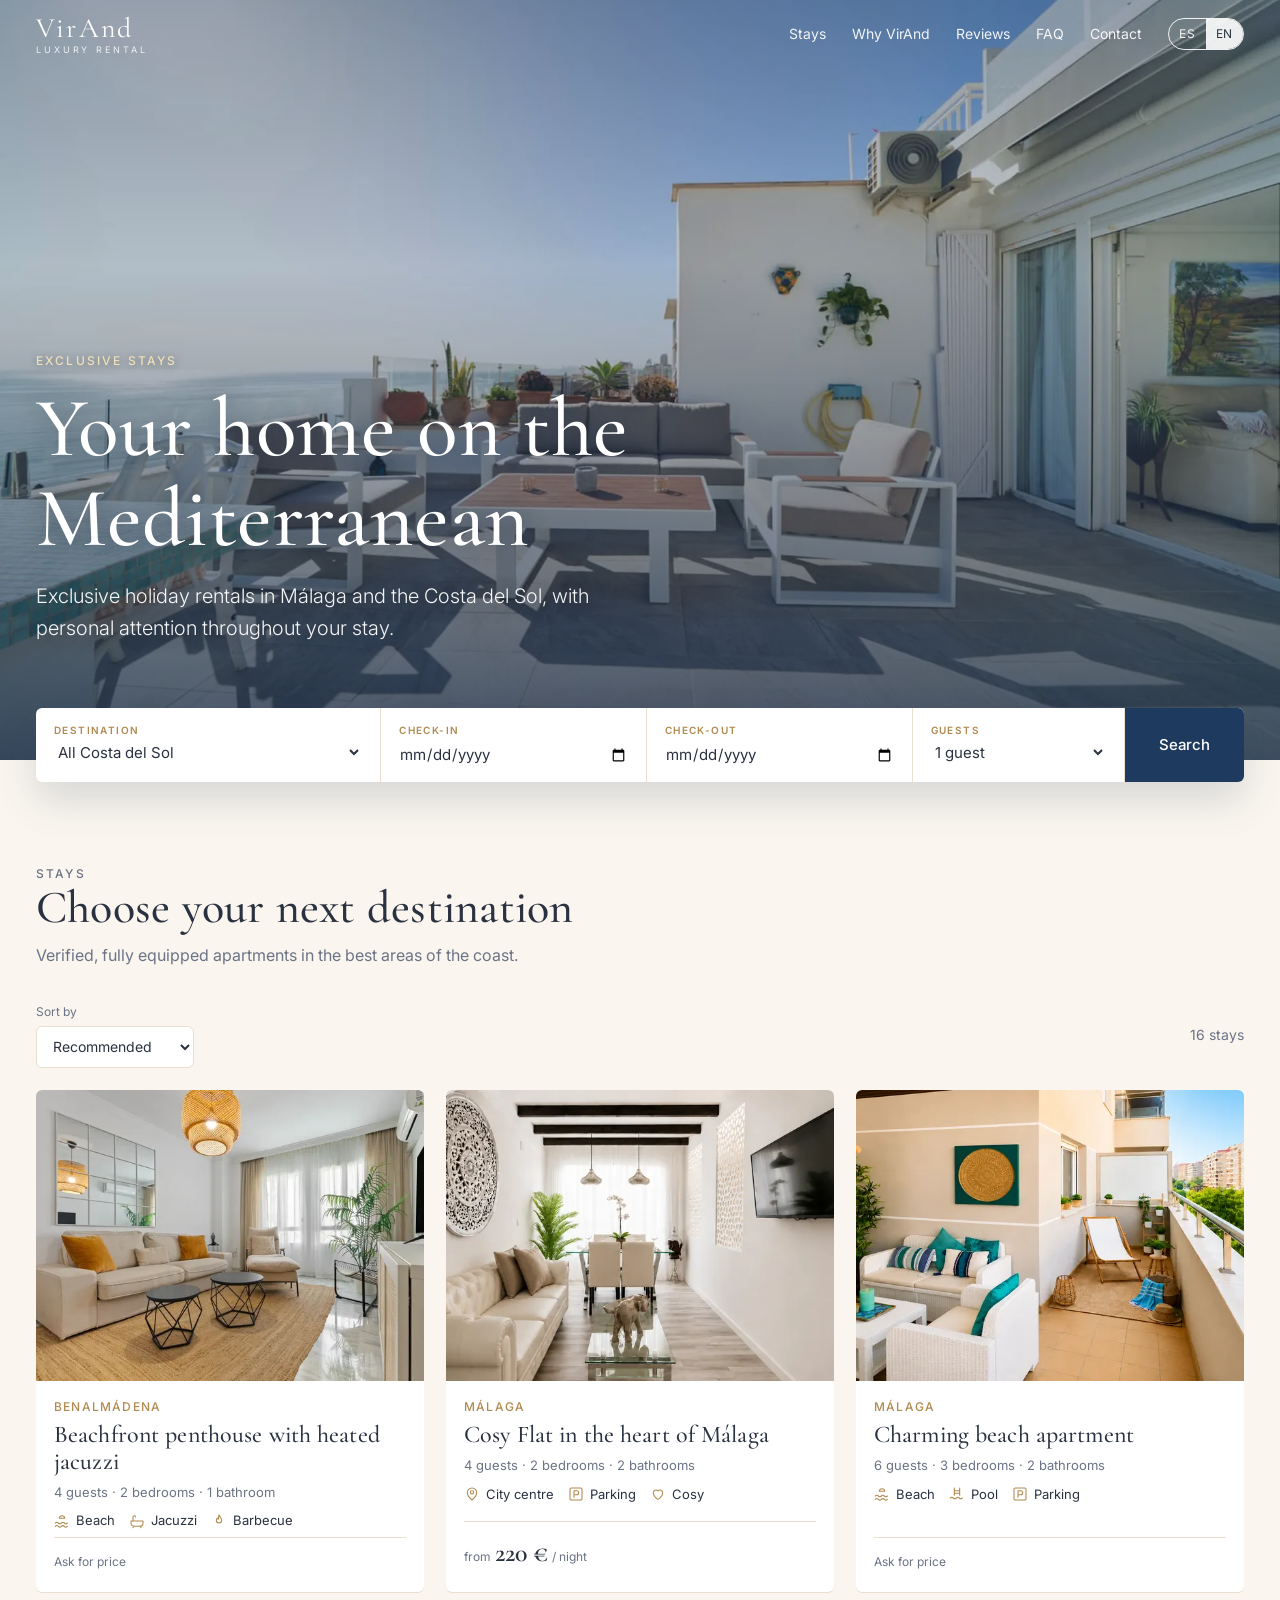
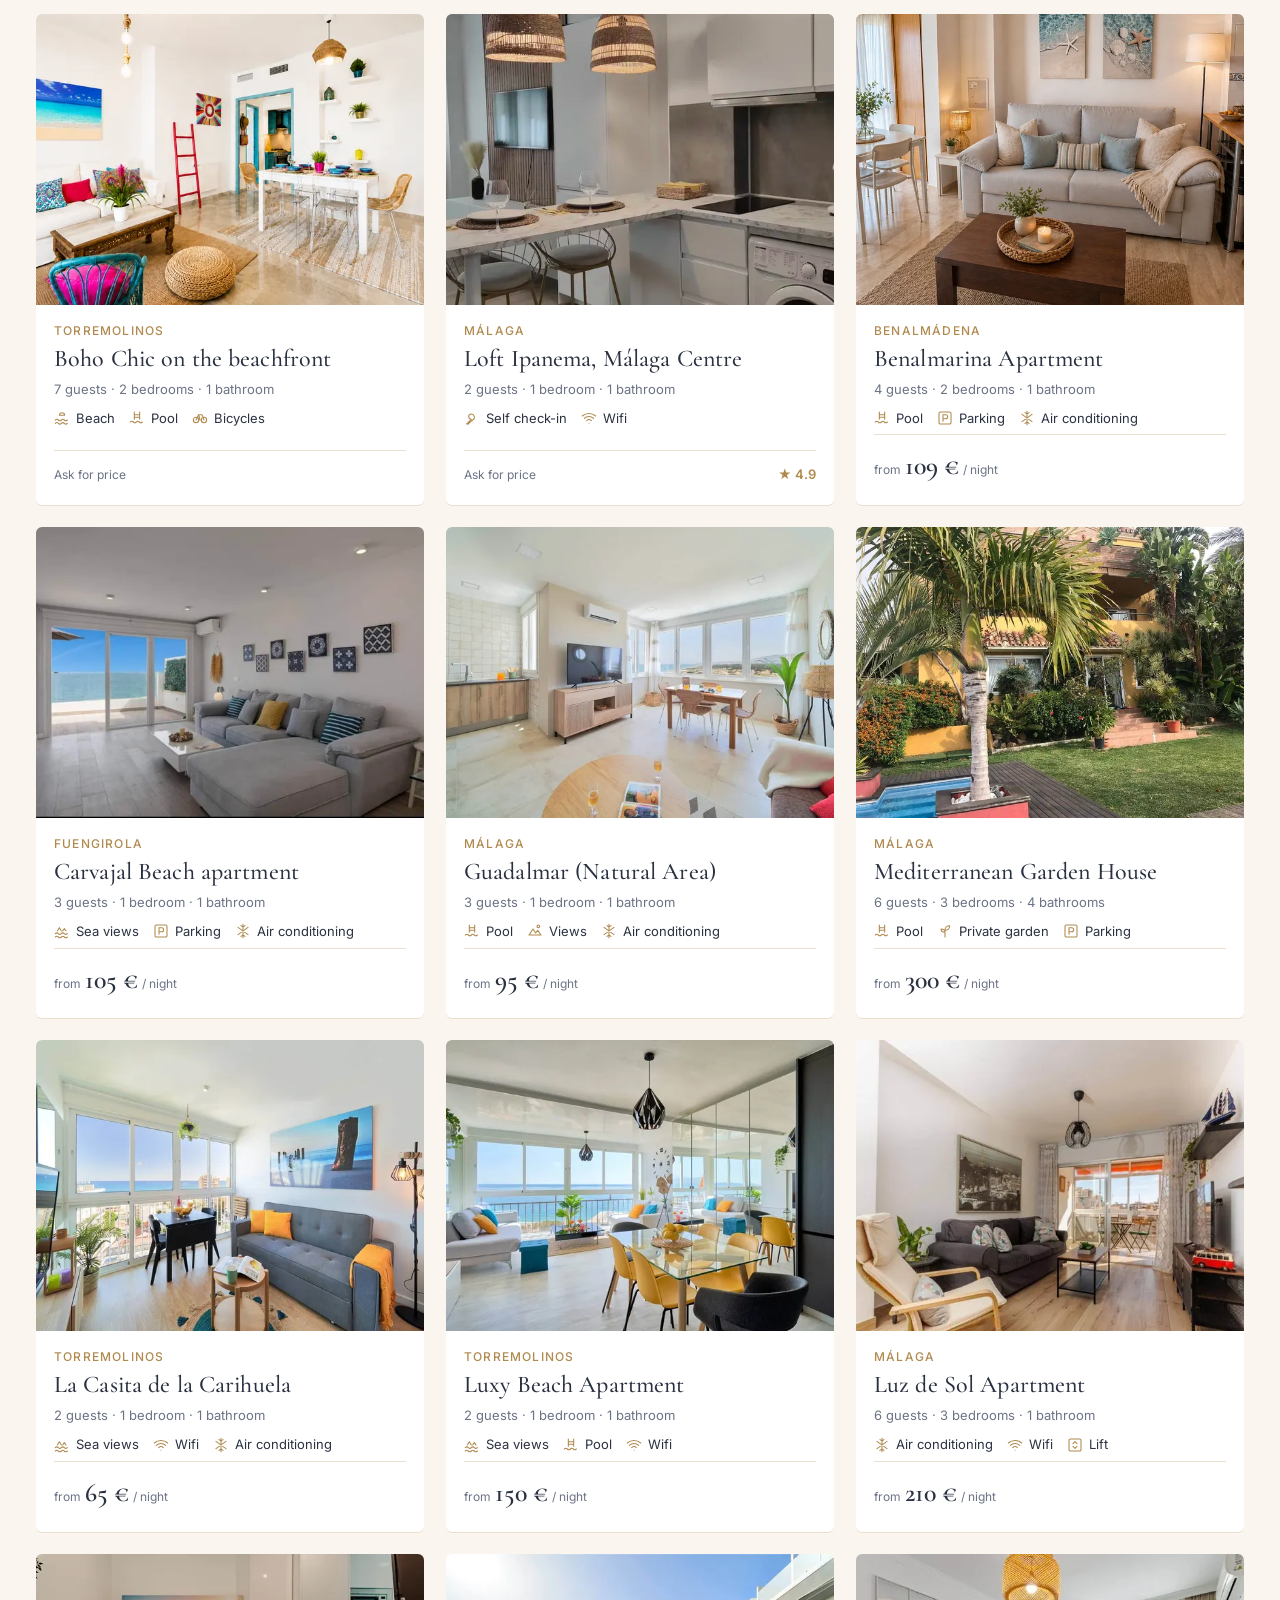
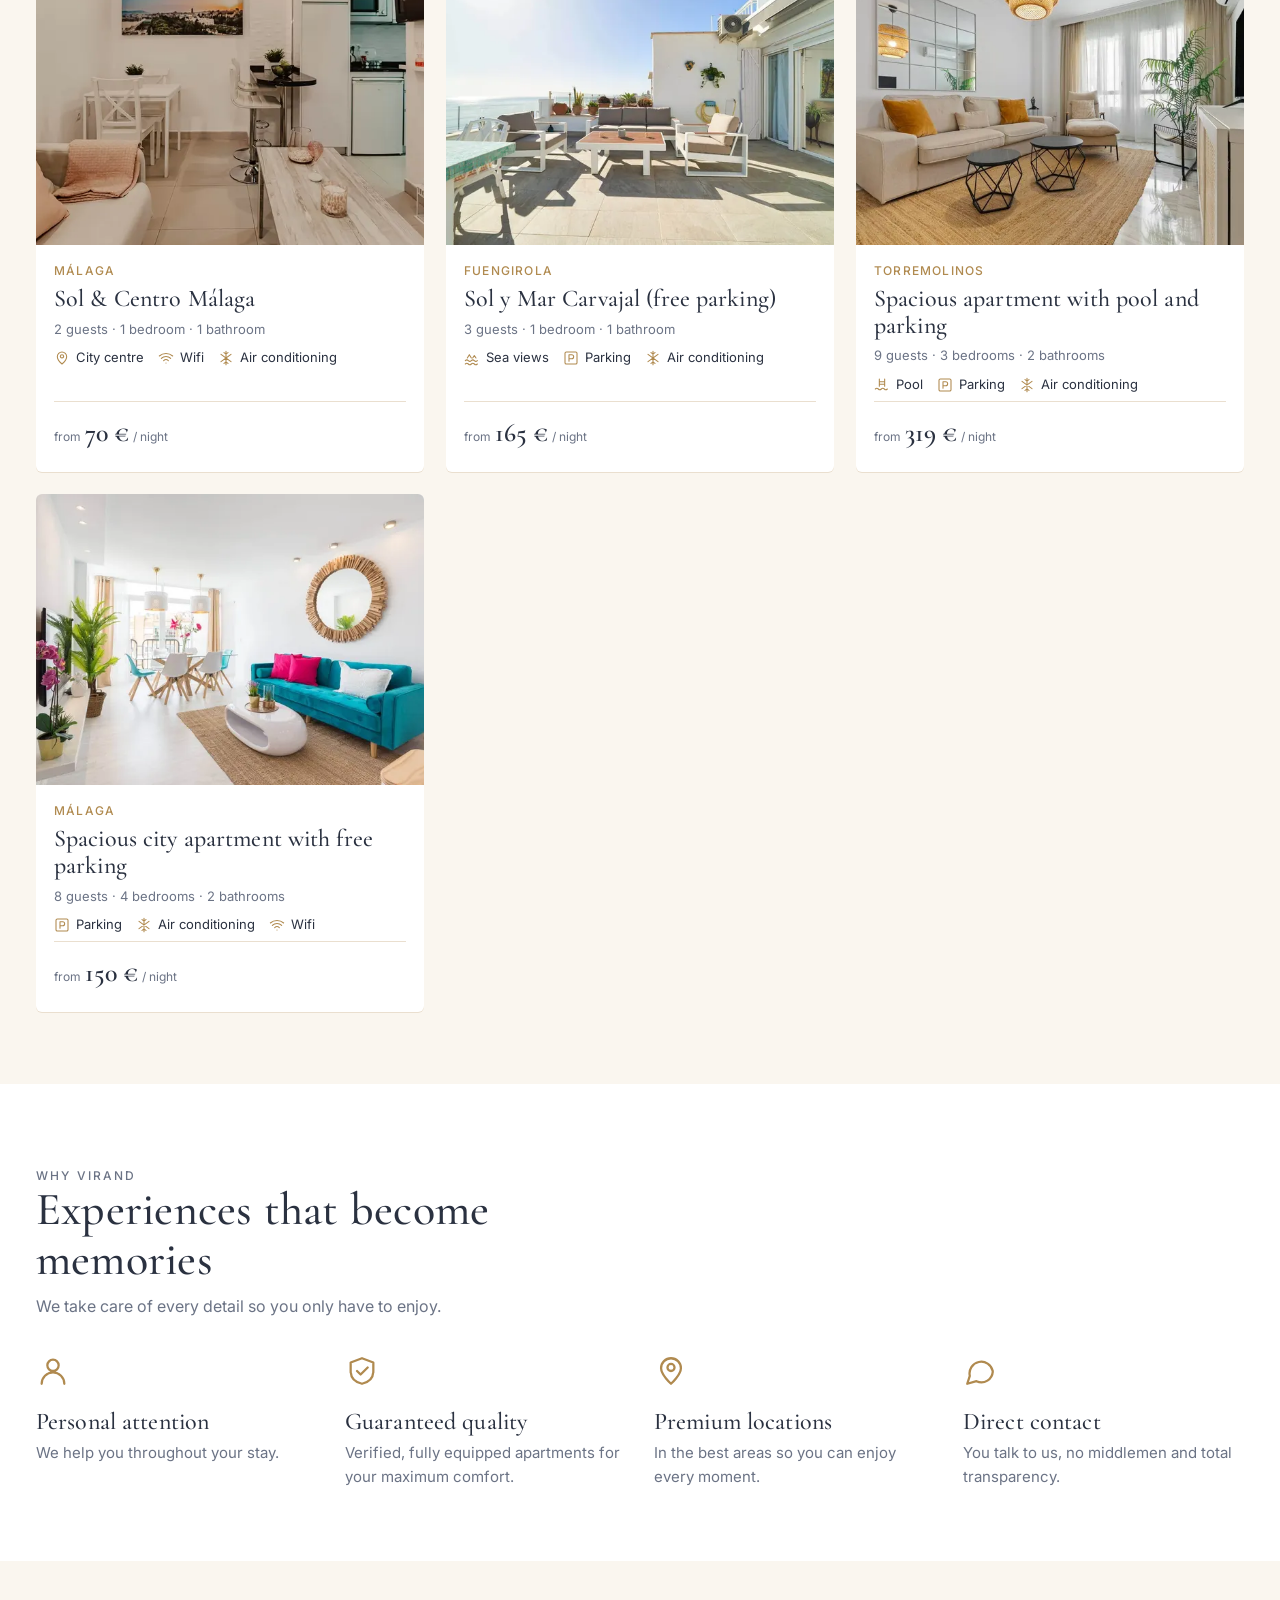
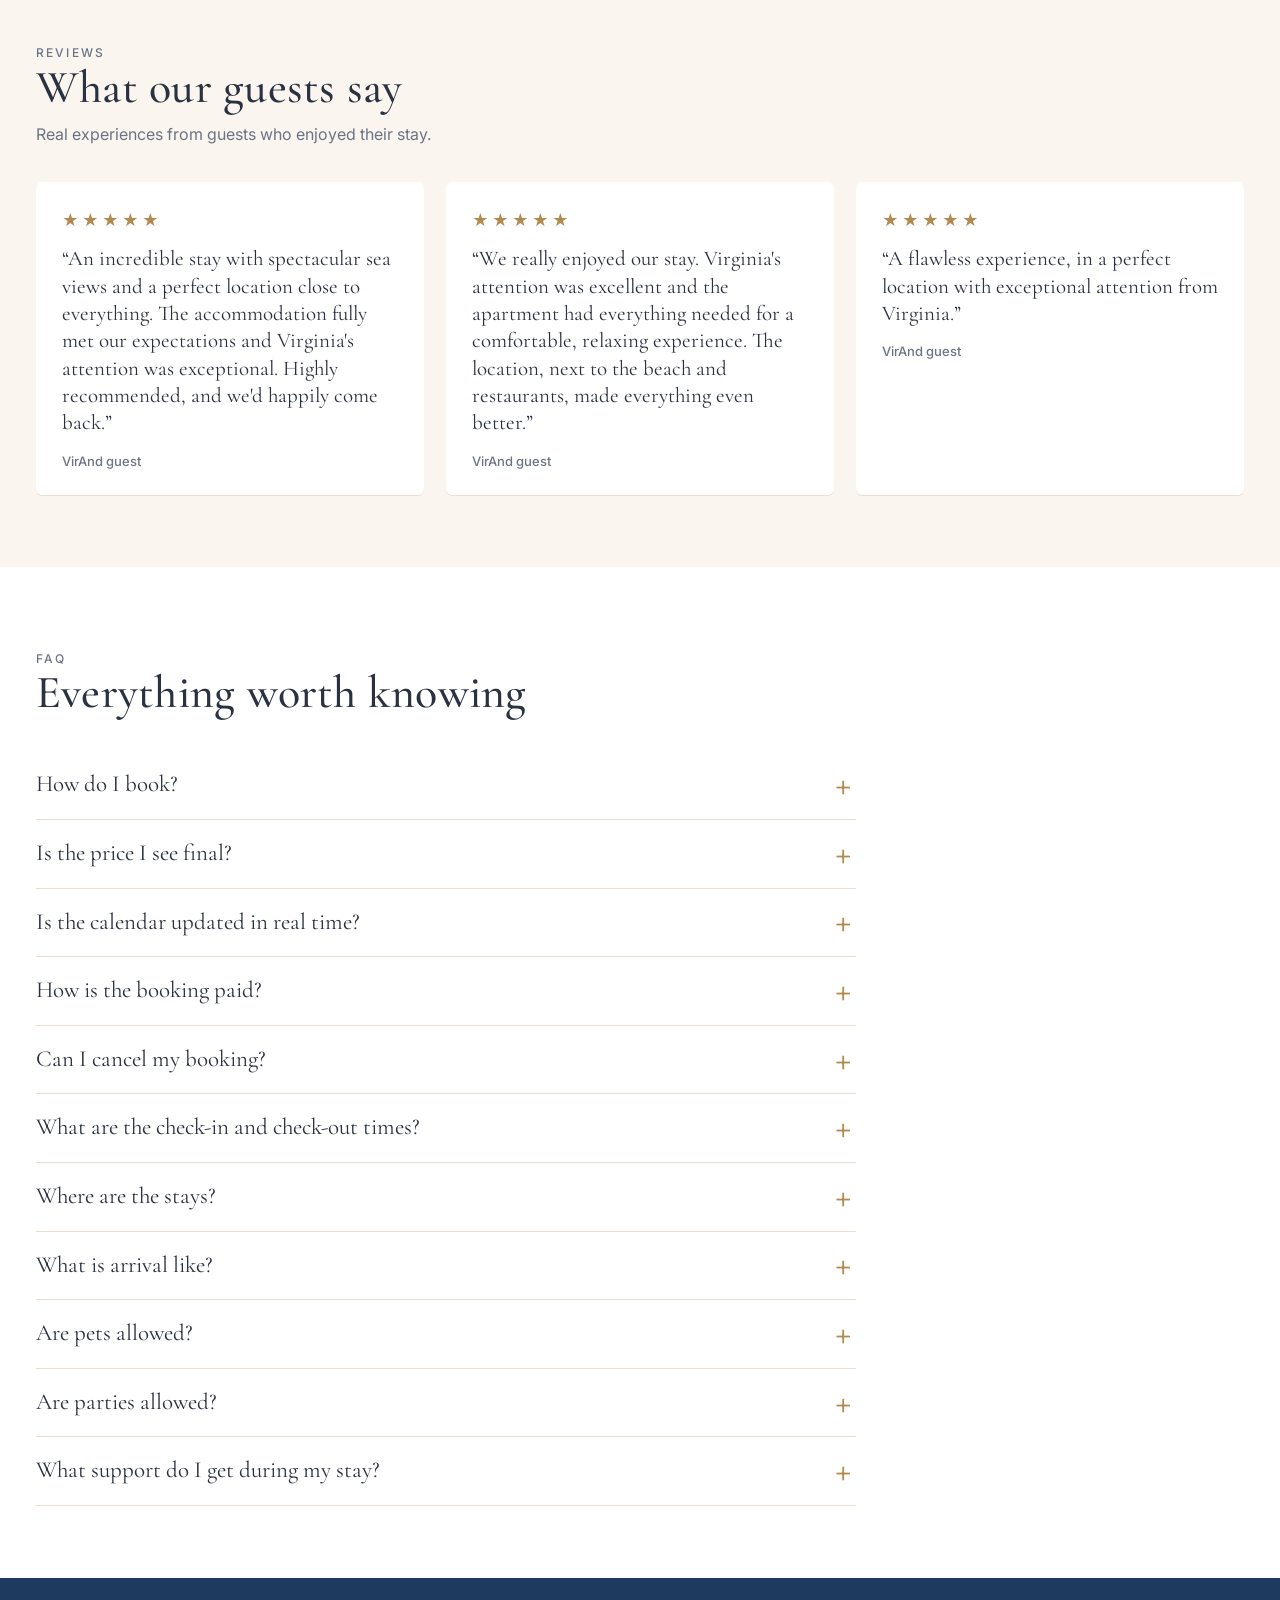
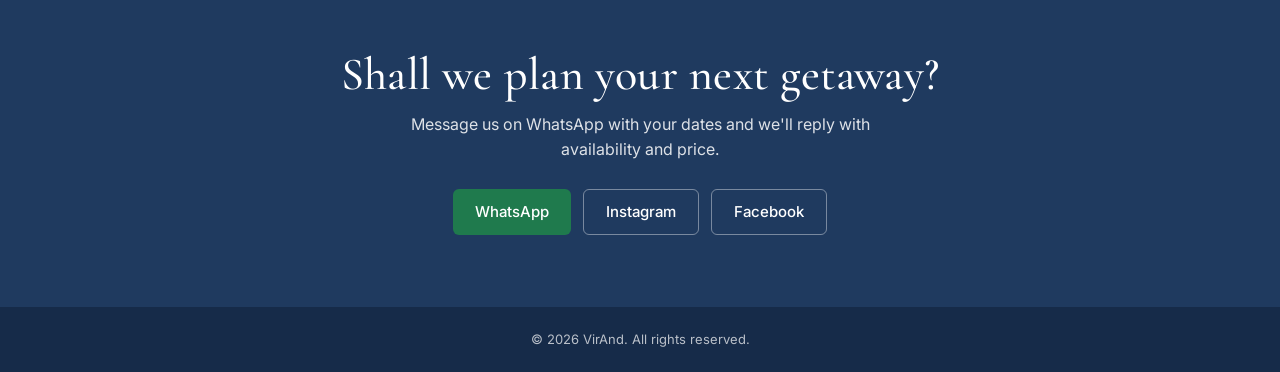
==== index.html @ 6666c814 "Milestone 4: photo manager (upload, reorder, cover, alt text, delete) with WebP/JPEG fallback Co-Aut" ====
<!doctype html>
<html lang="es">
<head>
<meta charset="utf-8">
<meta name="viewport" content="width=device-width,initial-scale=1">
<title>VirAnd Luxury Rental · Alquiler vacacional en Málaga y la Costa del Sol</title>
<meta name="description" content="Alquiler vacacional exclusivo en Málaga, Torremolinos y Benalmádena. Alojamientos verificados, atención personalizada y consulta directa por WhatsApp.">
<meta name="theme-color" content="#1f3a5f">
<meta property="og:type" content="website">
<meta property="og:title" content="VirAnd Luxury Rental">
<meta property="og:description" content="Alquiler vacacional exclusivo en Málaga y la Costa del Sol.">
<meta property="og:image" content="assets/img/hero-2000.webp">
<link rel="icon" href="assets/img/favicon.svg" type="image/svg+xml">
<link rel="preconnect" href="https://fonts.googleapis.com">
<link rel="preconnect" href="https://fonts.gstatic.com" crossorigin>
<link href="https://fonts.googleapis.com/css2?family=Cormorant+Garamond:wght@400;500;600&family=Inter:wght@300;400;500;600&display=swap" rel="stylesheet">
<link rel="preload" as="image" href="assets/img/hero-900.webp" imagesrcset="assets/img/hero-900.webp 900w, assets/img/hero-2000.webp 2000w" imagesizes="100vw">
<link rel="stylesheet" href="assets/css/style.css">
<script type="application/ld+json">
{"@context":"https://schema.org","@type":"LodgingBusiness","name":"VirAnd Luxury Rental","description":"Alquiler vacacional exclusivo en Málaga y la Costa del Sol.","areaServed":["Málaga","Torremolinos","Benalmádena"],"telephone":"+34654584843","sameAs":["https://www.instagram.com/alojamientos_luxy24/"],"url":"https://virandluxuryrental.com/"}
</script>
</head>
<body>
<header class="site-header" id="top">
  <div class="wrap">
    <a class="logo" href="#top" aria-label="VirAnd Luxury Rental">VirAnd<small>Luxury Rental</small></a>
    <nav class="nav" id="nav">
      <a href="#alojamientos" data-i18n="nav.stays">Alojamientos</a>
      <a href="#por-que" data-i18n="nav.why">Por qué VirAnd</a>
      <a href="#opiniones" data-i18n="nav.reviews">Opiniones</a>
      <a href="#faq" data-i18n="nav.faq">Preguntas</a>
      <a href="#contacto" data-i18n="nav.contact">Contacto</a>
      <div class="lang" role="group" aria-label="Idioma / Language">
        <button type="button" data-lang="es" aria-pressed="true"><span>ES</span></button>
        <button type="button" data-lang="en" aria-pressed="false"><span>EN</span></button>
      </div>
    </nav>
    <button class="menu-btn" id="menuBtn" type="button" aria-expanded="false" aria-controls="nav" data-i18n-aria="nav.menu" aria-label="Abrir menú"></button>
  </div>
</header>

<main>
<section class="hero" aria-labelledby="h1">
  <picture>
    <source srcset="assets/img/hero-900.webp 900w, assets/img/hero-2000.webp 2000w" sizes="100vw" type="image/webp">
    <img class="bg" src="assets/img/hero-900.webp" alt="" fetchpriority="high">
  </picture>
  <div class="wrap">
    <p class="eyebrow" data-i18n="hero.eyebrow">Estancias exclusivas</p>
    <h1 id="h1" data-i18n="hero.title">Tu hogar frente al Mediterráneo</h1>
    <p class="lead" data-i18n="hero.lead">Alquiler vacacional exclusivo en Málaga y la Costa del Sol.</p>
  </div>
</section>

<div class="wrap search-wrap">
  <form class="search" id="searchForm" autocomplete="off">
    <label><span data-i18n="search.zone">Destino</span><select id="fZone"></select></label>
    <label><span data-i18n="search.in">Llegada</span><input type="date" id="fIn"></label>
    <label><span data-i18n="search.out">Salida</span><input type="date" id="fOut"></label>
    <label><span data-i18n="search.pax">Personas</span><select id="fPax"></select></label>
    <button class="btn btn-primary" type="submit" data-i18n="search.go">Buscar</button>
  </form>
</div>

<section class="section" id="alojamientos">
  <div class="wrap">
    <div class="section-head">
      <p class="eyebrow" data-i18n="stays.eyebrow">Alojamientos</p>
      <h2 data-i18n="stays.title">Elige tu próximo destino</h2>
      <p data-i18n="stays.lead">Pisos verificados y equipados en las mejores zonas de la costa.</p>
    </div>
    <div class="filters">
      <label><span data-i18n="filters.sort">Ordenar por</span>
        <select id="fSort">
          <option value="recomendado" data-i18n="sort.rec">Recomendados</option>
          <option value="precio-asc" data-i18n="sort.asc">Precio: de menor a mayor</option>
          <option value="precio-desc" data-i18n="sort.desc">Precio: de mayor a menor</option>
        </select></label>
      <button type="button" class="btn btn-ghost" id="clearDates" hidden data-i18n="filters.clear">Quitar fechas</button>
      <div class="view-toggle" role="group" id="viewToggle">
        <button type="button" data-view="list" aria-pressed="true" data-i18n="view.list">Lista</button>
        <button type="button" data-view="map" aria-pressed="false" data-i18n="view.map">Mapa</button>
      </div>
      <span class="count" id="count" aria-live="polite"></span>
    </div>
    <div class="layout" id="layout" data-view="list">
      <div class="cards" id="cards"></div>
      <div id="mapbox" aria-label="Mapa"></div>
    </div>
  </div>
</section>

<section class="section why" id="por-que">
  <div class="wrap">
    <div class="section-head">
      <p class="eyebrow" data-i18n="why.eyebrow">Por qué VirAnd</p>
      <h2 data-i18n="why.title">Experiencias que se convierten en recuerdos</h2>
      <p data-i18n="why.lead">Nos encargamos de cada detalle.</p>
    </div>
    <div class="why-grid" id="whyGrid"></div>
  </div>
</section>

<section class="section" id="opiniones">
  <div class="wrap">
    <div class="section-head">
      <p class="eyebrow" data-i18n="reviews.eyebrow">Opiniones</p>
      <h2 data-i18n="reviews.title">Lo que dicen nuestros huéspedes</h2>
      <p data-i18n="reviews.lead">Experiencias reales.</p>
    </div>
    <div class="reviews" id="reviews"></div>
  </div>
</section>

<section class="section why" id="faq">
  <div class="wrap">
    <div class="section-head">
      <p class="eyebrow" data-i18n="faq.eyebrow">Preguntas frecuentes</p>
      <h2 data-i18n="faq.title">Todo lo que conviene saber</h2>
    </div>
    <div class="faq" id="faqList"></div>
  </div>
</section>

<section class="section contact" id="contacto">
  <div class="wrap">
    <h2 data-i18n="contact.title">¿Hablamos de tu próxima escapada?</h2>
    <p data-i18n="contact.lead">Escríbenos por WhatsApp.</p>
    <div class="actions">
      <a class="btn btn-wa" id="waMain" target="_blank" rel="noopener">WhatsApp</a>
      <a class="btn btn-ghost" id="igLink" target="_blank" rel="noopener" data-i18n="contact.ig">Instagram</a>
      <a class="btn btn-ghost" id="fbLink" target="_blank" rel="noopener" data-i18n="contact.fb">Facebook</a>
    </div>
  </div>
</section>
</main>

<footer><div class="wrap" data-i18n="footer">© 2026 VirAnd. Todos los derechos reservados.</div></footer>

<div class="modal" id="modal" role="dialog" aria-modal="true" aria-labelledby="mTitle" hidden>
  <div class="sheet" id="sheet"></div>
</div>

<script src="assets/js/config.js"></script>
<script src="assets/js/ranges.js"></script>
<script src="assets/js/ical.js"></script>
<script src="assets/js/search.js"></script>
<script src="assets/js/whatsapp.js"></script>
<script src="assets/js/photo.js"></script>
<script src="assets/js/icons.js"></script>
<script src="assets/js/availability.js"></script>
<script src="assets/js/data-source.js"></script>
<script src="assets/js/calendar.js"></script>
<script src="assets/js/map.js"></script>
<script src="assets/js/pricing.js"></script>
<script src="assets/js/main.js"></script>
</body>
</html>
---- assets/css/style.css ----
/* VirAnd — estilo A · Mediterráneo luminoso */
:root{
  --cream:#faf6ef; --paper:#fff; --ink:#2a3140; --muted:#6b7385;
  --blue:#1f3a5f; --blue-dark:#162b49; --sand:#b08a4f; --line:#eadfcf;
  --free:#2f7d5b; --busy:#c9c2b5;
  --radius:6px; --shadow:0 18px 40px rgba(30,50,80,.16);
  --serif:'Cormorant Garamond',Georgia,serif; --sans:'Inter',system-ui,sans-serif;
  --gutter:16px; --max:1240px; --header-h:68px;
}
*{box-sizing:border-box;margin:0;padding:0}
html{scroll-behavior:smooth;scroll-padding-top:calc(var(--header-h) + 12px)}
body{font-family:var(--sans);background:var(--cream);color:var(--ink);line-height:1.6;font-size:16px;-webkit-font-smoothing:antialiased}
img{max-width:100%;display:block}
[hidden]{display:none!important}
button{font:inherit;cursor:pointer;border:0;background:none;color:inherit}
a{color:inherit}
:focus-visible{outline:3px solid var(--sand);outline-offset:2px}
.sr-only{position:absolute;width:1px;height:1px;overflow:hidden;clip:rect(0 0 0 0);white-space:nowrap}
.wrap{max-width:var(--max);margin:0 auto;padding:0 var(--gutter)}
.eyebrow{font-size:12px;letter-spacing:.18em;text-transform:uppercase;color:var(--sand);font-weight:500}
h1,h2,h3{font-family:var(--serif);font-weight:500;line-height:1.08;letter-spacing:.005em}
h2{font-size:clamp(32px,5vw,46px)}
.section{padding:72px 0}
.section-head{margin-bottom:34px;max-width:640px}
.section-head p{color:var(--muted);margin-top:10px}

/* botones */
.btn{display:inline-flex;align-items:center;justify-content:center;gap:8px;min-height:46px;padding:0 22px;border-radius:var(--radius);font-weight:500;font-size:15px;text-decoration:none;transition:background .2s,transform .2s,box-shadow .2s}
.btn-primary{background:var(--blue);color:#fff}
.btn-primary:hover{background:var(--blue-dark)}
.btn-wa{background:#1f7a4d;color:#fff}
.btn-wa:hover{background:#17623d}
.btn-ghost{border:1px solid var(--line);background:var(--paper)}
.btn-ghost:hover{border-color:var(--sand)}
.btn[disabled]{opacity:.5;cursor:not-allowed}

/* cabecera */
.site-header{position:fixed;inset:0 0 auto 0;z-index:50;height:var(--header-h);transition:background .25s,box-shadow .25s,color .25s;color:#fff}
.site-header.solid{background:rgba(250,246,239,.96);backdrop-filter:blur(8px);color:var(--ink);box-shadow:0 1px 0 var(--line)}
.site-header .wrap{height:100%;display:flex;align-items:center;justify-content:space-between;gap:16px}
.logo{font-family:var(--serif);font-size:28px;letter-spacing:.08em;text-decoration:none;line-height:1}
.logo small{display:block;font-family:var(--sans);font-size:9px;letter-spacing:.32em;text-transform:uppercase;margin-top:3px;opacity:.85}
.nav{display:flex;align-items:center;gap:26px;font-size:14px}
.nav a{text-decoration:none;opacity:.92}
.nav a:hover{opacity:1;text-decoration:underline;text-underline-offset:6px;text-decoration-color:var(--sand)}
.lang{display:flex;border:1px solid currentColor;border-radius:99px;overflow:hidden;font-size:12px;opacity:.9}
.lang button{padding:5px 10px;letter-spacing:.06em}
.lang button[aria-pressed="true"]{background:currentColor}
.lang button[aria-pressed="true"] span{color:var(--cream);mix-blend-mode:normal}
.site-header:not(.solid) .lang button[aria-pressed="true"] span{color:#2a3140}
.menu-btn{display:none;width:44px;height:44px;border-radius:50%;align-items:center;justify-content:center}
.menu-btn svg{width:26px;height:26px}
@media(max-width:900px){
  .menu-btn{display:flex}
  .nav{position:fixed;inset:var(--header-h) 0 auto 0;background:var(--cream);color:var(--ink);flex-direction:column;align-items:stretch;gap:0;padding:8px var(--gutter) 18px;box-shadow:var(--shadow);transform:translateY(-130%);transition:transform .3s;visibility:hidden}
  .nav.open{transform:none;visibility:visible}
  .nav a{padding:14px 0;border-bottom:1px solid var(--line);font-size:16px}
  .nav .lang{align-self:flex-start;margin:14px 0 4px}
}

/* portada */
.hero{position:relative;min-height:min(92vh,760px);display:flex;align-items:flex-end;color:#fff;background:#1f3a5f}
.hero picture,.hero img.bg{position:absolute;inset:0;width:100%;height:100%;object-fit:cover}
.hero::after{content:"";position:absolute;inset:0;background:linear-gradient(rgba(20,40,70,.45),rgba(20,40,70,.25) 35%,rgba(20,40,70,.78))}
.hero .wrap{position:relative;z-index:2;width:100%;padding-bottom:116px}
.hero h1{font-size:clamp(44px,8vw,84px);max-width:760px;margin:12px 0 16px}
.hero p.lead{font-size:clamp(16px,2.2vw,20px);font-weight:300;max-width:560px;opacity:.95}
.hero .eyebrow{color:#f1dfb9;text-shadow:0 1px 8px rgba(0,0,0,.4)}
.hero h1,.hero p.lead{text-shadow:0 2px 24px rgba(10,25,50,.45)}

/* buscador */
.search-wrap{position:relative;z-index:5;margin-top:-52px}
.search{display:grid;grid-template-columns:1.3fr 1fr 1fr .8fr auto;background:var(--paper);border-radius:var(--radius);box-shadow:var(--shadow);overflow:hidden}
.search label{display:block;padding:14px 18px 12px;border-right:1px solid var(--line);cursor:pointer}
.search label span{display:block;font-size:10px;letter-spacing:.14em;text-transform:uppercase;color:var(--sand);font-weight:600;margin-bottom:2px}
.search select,.search input{width:100%;border:0;background:transparent;font:inherit;font-size:15px;color:var(--ink);padding:2px 0;outline-offset:6px}
.search .btn{border-radius:0;min-height:100%;padding:0 34px}
@media(max-width:900px){
  .hero .wrap{padding-bottom:84px}
  .search{grid-template-columns:1fr 1fr}
  .search label{border-bottom:1px solid var(--line)}
  .search label:first-child{grid-column:1/-1}
  .search label:nth-child(4){grid-column:1/-1;border-right:0}
  .search .btn{grid-column:1/-1;min-height:52px}
}

/* alojamientos */
.filters{display:flex;flex-wrap:wrap;gap:12px;align-items:end;margin-bottom:22px}
.filters label{font-size:12px;color:var(--muted);display:flex;flex-direction:column;gap:4px}
.filters select{min-height:42px;border:1px solid var(--line);background:var(--paper);border-radius:var(--radius);padding:0 12px;font:inherit;font-size:14px;color:var(--ink)}
.filters .count{margin-left:auto;color:var(--muted);font-size:14px;align-self:center}
.view-toggle{display:none}
.layout{display:grid;grid-template-columns:minmax(0,1.15fr) minmax(0,1fr);gap:28px;align-items:start}
.cards{display:grid;grid-template-columns:repeat(2,minmax(0,1fr));gap:22px}
.card{text-decoration:none;color:inherit;background:var(--paper);border-radius:var(--radius);overflow:hidden;box-shadow:0 1px 0 var(--line);display:flex;flex-direction:column;text-align:left;transition:box-shadow .25s,transform .25s}
.card:hover,.card.hl{box-shadow:var(--shadow);transform:translateY(-3px)}
.card .im{aspect-ratio:4/3;overflow:hidden;position:relative;background:#e9e2d4}
.card .im img{width:100%;height:100%;object-fit:cover;transition:transform .6s}
.card:hover .im img{transform:scale(1.04)}
.badge{position:absolute;top:10px;left:10px;background:rgba(255,255,255,.95);color:var(--free);font-size:12px;font-weight:600;padding:4px 10px;border-radius:99px}
.card .body{padding:16px 18px 18px;display:flex;flex-direction:column;gap:6px;flex:1}
.card h3{font-size:24px;line-height:1.12}
.card .meta{font-size:13px;color:var(--muted)}
.card .zone{font-size:12px;letter-spacing:.1em;text-transform:uppercase;color:var(--sand);font-weight:500}
.chips{display:flex;flex-wrap:wrap;gap:6px 14px;font-size:13px;color:var(--ink);margin-top:2px}
.chips span{display:inline-flex;align-items:center;gap:6px}
.chips svg{width:16px;height:16px;stroke:var(--sand)}
.card .foot{margin-top:auto;padding-top:10px;display:flex;justify-content:space-between;align-items:baseline;border-top:1px solid var(--line)}
.price b{font-family:var(--serif);font-size:26px;font-weight:600}
.price small{color:var(--muted);font-size:12px}
.rating{font-size:13px;color:var(--sand);font-weight:600}
.empty{padding:40px 20px;text-align:center;color:var(--muted);background:var(--paper);border-radius:var(--radius);grid-column:1/-1}
#mapbox{position:sticky;top:calc(var(--header-h) + 16px);height:calc(100vh - var(--header-h) - 40px);min-height:420px;max-height:780px;border-radius:var(--radius);overflow:hidden;background:#e9e2d4;box-shadow:0 1px 0 var(--line)}
#mapbox .map-note{height:100%;display:flex;align-items:center;justify-content:center;text-align:center;padding:30px;color:var(--muted);font-size:14px}
#mapbox .map-note p{margin-bottom:14px}
.pill{position:absolute;transform:translate(-50%,-100%);background:var(--blue);color:#fff;font:600 13px var(--sans);padding:6px 11px;border-radius:99px;box-shadow:0 4px 12px rgba(0,0,0,.25);white-space:nowrap;cursor:pointer;border:2px solid #fff}
.pill:after{content:"";position:absolute;left:50%;bottom:-7px;margin-left:-6px;border:6px solid transparent;border-top-color:#fff;border-bottom:0}
.pill.on,.pill:hover{background:var(--sand)}
.iw{width:210px;font-family:var(--sans)}
.iw img{width:100%;height:110px;object-fit:cover;border-radius:4px;margin-bottom:8px}
.iw b{display:block;font-family:var(--serif);font-size:19px;line-height:1.1;margin-bottom:4px}
.iw button{margin-top:8px;background:var(--blue);color:#fff;border-radius:4px;padding:7px 12px;font-size:13px;width:100%}
@media(max-width:1000px){
  .layout{grid-template-columns:1fr}
  .view-toggle{display:inline-flex;border:1px solid var(--line);border-radius:99px;overflow:hidden;background:var(--paper)}
  .view-toggle button{padding:9px 18px;font-size:14px}
  .view-toggle button[aria-pressed="true"]{background:var(--blue);color:#fff}
  .layout[data-view="list"] #mapbox{display:none}
  .layout[data-view="map"] .cards{display:none}
  #mapbox{position:relative;top:0;height:70vh}
}
@media(max-width:620px){.cards{grid-template-columns:1fr}}

/* por qué */
.why{background:var(--paper)}
.why-grid{display:grid;grid-template-columns:repeat(4,1fr);gap:28px}
.why-item svg{width:34px;height:34px;stroke:var(--sand);margin-bottom:14px}
.why-item h3{font-size:24px;margin-bottom:6px}
.why-item p{color:var(--muted);font-size:15px}
@media(max-width:900px){.why-grid{grid-template-columns:1fr 1fr}}
@media(max-width:520px){.why-grid{grid-template-columns:1fr}}

/* opiniones */
.reviews{display:grid;grid-template-columns:repeat(3,1fr);gap:22px}
.review{background:var(--paper);border-radius:var(--radius);padding:26px;box-shadow:0 1px 0 var(--line)}
.review .stars{color:var(--sand);letter-spacing:3px;margin-bottom:12px}
.review blockquote{font-family:var(--serif);font-size:21px;line-height:1.3}
.review cite{display:block;margin-top:16px;font:500 13px var(--sans);color:var(--muted);font-style:normal}
@media(max-width:900px){.reviews{grid-template-columns:1fr}}

/* faq */
.faq{max-width:820px}
.faq details{border-bottom:1px solid var(--line)}
.faq summary{list-style:none;cursor:pointer;padding:20px 40px 20px 0;font-family:var(--serif);font-size:23px;position:relative;line-height:1.2}
.faq summary::-webkit-details-marker{display:none}
.faq summary:after{content:"+";position:absolute;right:4px;top:50%;transform:translateY(-50%);font:300 30px var(--sans);color:var(--sand);transition:transform .25s}
.faq details[open] summary:after{transform:translateY(-50%) rotate(45deg)}
.faq details p{padding:0 40px 22px 0;color:var(--muted)}

/* contacto + pie */
.contact{background:var(--blue);color:#fff;text-align:center}
.contact h2{margin-bottom:12px}
.contact p{opacity:.85;max-width:520px;margin:0 auto 26px}
.contact .actions{display:flex;flex-wrap:wrap;gap:12px;justify-content:center}
.contact .btn-ghost{background:transparent;color:#fff;border-color:rgba(255,255,255,.4)}
.contact .btn-ghost:hover{border-color:#fff}
footer{background:var(--blue-dark);color:rgba(255,255,255,.7);font-size:13px;padding:22px 0;text-align:center}

/* modal */
.modal{position:fixed;inset:0;z-index:100;display:none;background:rgba(20,30,50,.6);overflow-y:auto;overscroll-behavior:contain}
.modal.open{display:block}
.sheet{background:var(--cream);max-width:1000px;margin:0 auto;min-height:100%;position:relative}
@media(min-width:900px){.sheet{margin:3vh auto;min-height:0;border-radius:10px;overflow:hidden}}
.close{position:absolute;top:12px;right:12px;z-index:5;width:44px;height:44px;border-radius:50%;background:rgba(255,255,255,.95);box-shadow:0 2px 10px rgba(0,0,0,.2);font-size:24px;line-height:1}
.gallery{position:relative;background:#222;aspect-ratio:16/10;max-height:64vh;touch-action:pan-y}
.gallery img{width:100%;height:100%;object-fit:cover}
.gal-btn{position:absolute;top:50%;transform:translateY(-50%);width:44px;height:44px;border-radius:50%;background:rgba(255,255,255,.92);font-size:20px}
.gal-btn.prev{left:12px}.gal-btn.next{right:12px}
.gal-count{position:absolute;bottom:12px;right:12px;background:rgba(0,0,0,.6);color:#fff;font-size:12px;padding:3px 10px;border-radius:99px}
.thumbs{display:flex;gap:6px;overflow-x:auto;padding:8px var(--gutter);background:#fff}
.thumbs button{flex:0 0 78px;height:54px;border-radius:4px;overflow:hidden;opacity:.6;border:2px solid transparent}
.thumbs button[aria-current="true"]{opacity:1;border-color:var(--sand)}
.thumbs img{width:100%;height:100%;object-fit:cover}
.detail{padding:26px var(--gutter) 40px;display:grid;grid-template-columns:minmax(0,1.1fr) minmax(0,.9fr);gap:34px}
@media(max-width:820px){.detail{grid-template-columns:1fr}}
.detail h2{font-size:clamp(30px,4.5vw,42px);margin:6px 0 8px}
.facts{display:flex;flex-wrap:wrap;gap:6px 18px;color:var(--muted);font-size:14px;margin-bottom:16px}
.detail p.desc{margin-bottom:18px}
.detail h3{font-size:22px;margin:20px 0 10px}
.amen{display:flex;flex-wrap:wrap;gap:10px 22px}
.amen span{display:inline-flex;align-items:center;gap:8px;font-size:14px}
.amen svg{width:18px;height:18px;stroke:var(--sand)}
.booking{background:var(--paper);border-radius:var(--radius);padding:20px;box-shadow:0 1px 0 var(--line);align-self:start}
.booking .price{margin-bottom:12px}
.booking .sel{display:grid;grid-template-columns:1fr 1fr;gap:8px;margin:12px 0}
.booking .sel div{border:1px solid var(--line);border-radius:var(--radius);padding:8px 12px;font-size:14px}
.booking .sel small{display:block;font-size:10px;letter-spacing:.12em;text-transform:uppercase;color:var(--sand);font-weight:600}
.booking .pax{display:flex;justify-content:space-between;align-items:center;margin-bottom:14px;font-size:14px}
.booking .pax select{min-height:38px;border:1px solid var(--line);border-radius:var(--radius);padding:0 10px;font:inherit;background:var(--paper)}
.booking .btn{width:100%}
.hint{font-size:12px;color:var(--muted);margin-top:10px;line-height:1.45}
.warn{font-size:13px;color:#8a5a12;background:#fbf0dc;border-radius:4px;padding:8px 12px;margin-bottom:12px}

/* calendario */
.cal{user-select:none}
.cal-head{display:flex;align-items:center;justify-content:space-between;margin-bottom:6px}
.cal-nav{width:36px;height:36px;border-radius:50%;border:1px solid var(--line);font-size:16px}
.cal-nav:disabled{opacity:.35}
.cal-months{display:grid;grid-template-columns:1fr 1fr;gap:18px}
@media(max-width:560px){.cal-months{grid-template-columns:1fr}.cal-months .cal-m:nth-child(2){display:none}}
.cal-m h4{font:500 15px var(--sans);text-align:center;margin-bottom:6px}
.cal-m h4::first-letter{text-transform:uppercase}
.cal-g{display:grid;grid-template-columns:repeat(7,1fr);gap:2px;text-align:center}
.cal-g .dow{font-size:11px;color:var(--muted);padding:4px 0}
.cal-g button,.cal-g span.d{aspect-ratio:1;font-size:13px;border-radius:50%;display:flex;align-items:center;justify-content:center}
.cal-g button:hover:not(:disabled){background:var(--line)}
.cal-g button:disabled{color:var(--busy);text-decoration:line-through;cursor:not-allowed}
.cal-g .past:disabled{text-decoration:none;opacity:.5}
.cal-g .in-range{background:#e8eef6;border-radius:0}
.cal-g .sel-edge{background:var(--blue);color:#fff}
.cal-legend{display:flex;gap:16px;font-size:12px;color:var(--muted);margin-top:10px}
.cal-legend i{display:inline-block;width:10px;height:10px;border-radius:50%;margin-right:6px;vertical-align:baseline}
.toast{position:fixed;left:50%;bottom:20px;transform:translateX(-50%);background:var(--ink);color:#fff;padding:10px 18px;border-radius:6px;font-size:14px;z-index:200}
@media(prefers-reduced-motion:reduce){*{scroll-behavior:auto!important;transition:none!important}}

/* sin mapa (clave no configurada o fallo de carga): lista a ancho completo */
.layout.no-map{grid-template-columns:1fr}
.layout.no-map #mapbox{display:none}
.layout.no-map .cards{grid-template-columns:repeat(3,minmax(0,1fr))}
.layout.no-map[data-view="map"] .cards{display:grid}
body.no-map .view-toggle{display:none!important}
@media(max-width:1000px){.layout.no-map .cards{grid-template-columns:repeat(2,minmax(0,1fr))}}
@media(max-width:620px){.layout.no-map .cards{grid-template-columns:1fr}}

.estimate{margin:12px 0 4px;padding:12px 14px;background:#f4eee2;border-radius:var(--radius);font-size:15px}
.estimate strong{display:block;color:var(--blue)}
.estimate small{display:block;margin-top:2px;font-size:12px;color:var(--muted);line-height:1.4}
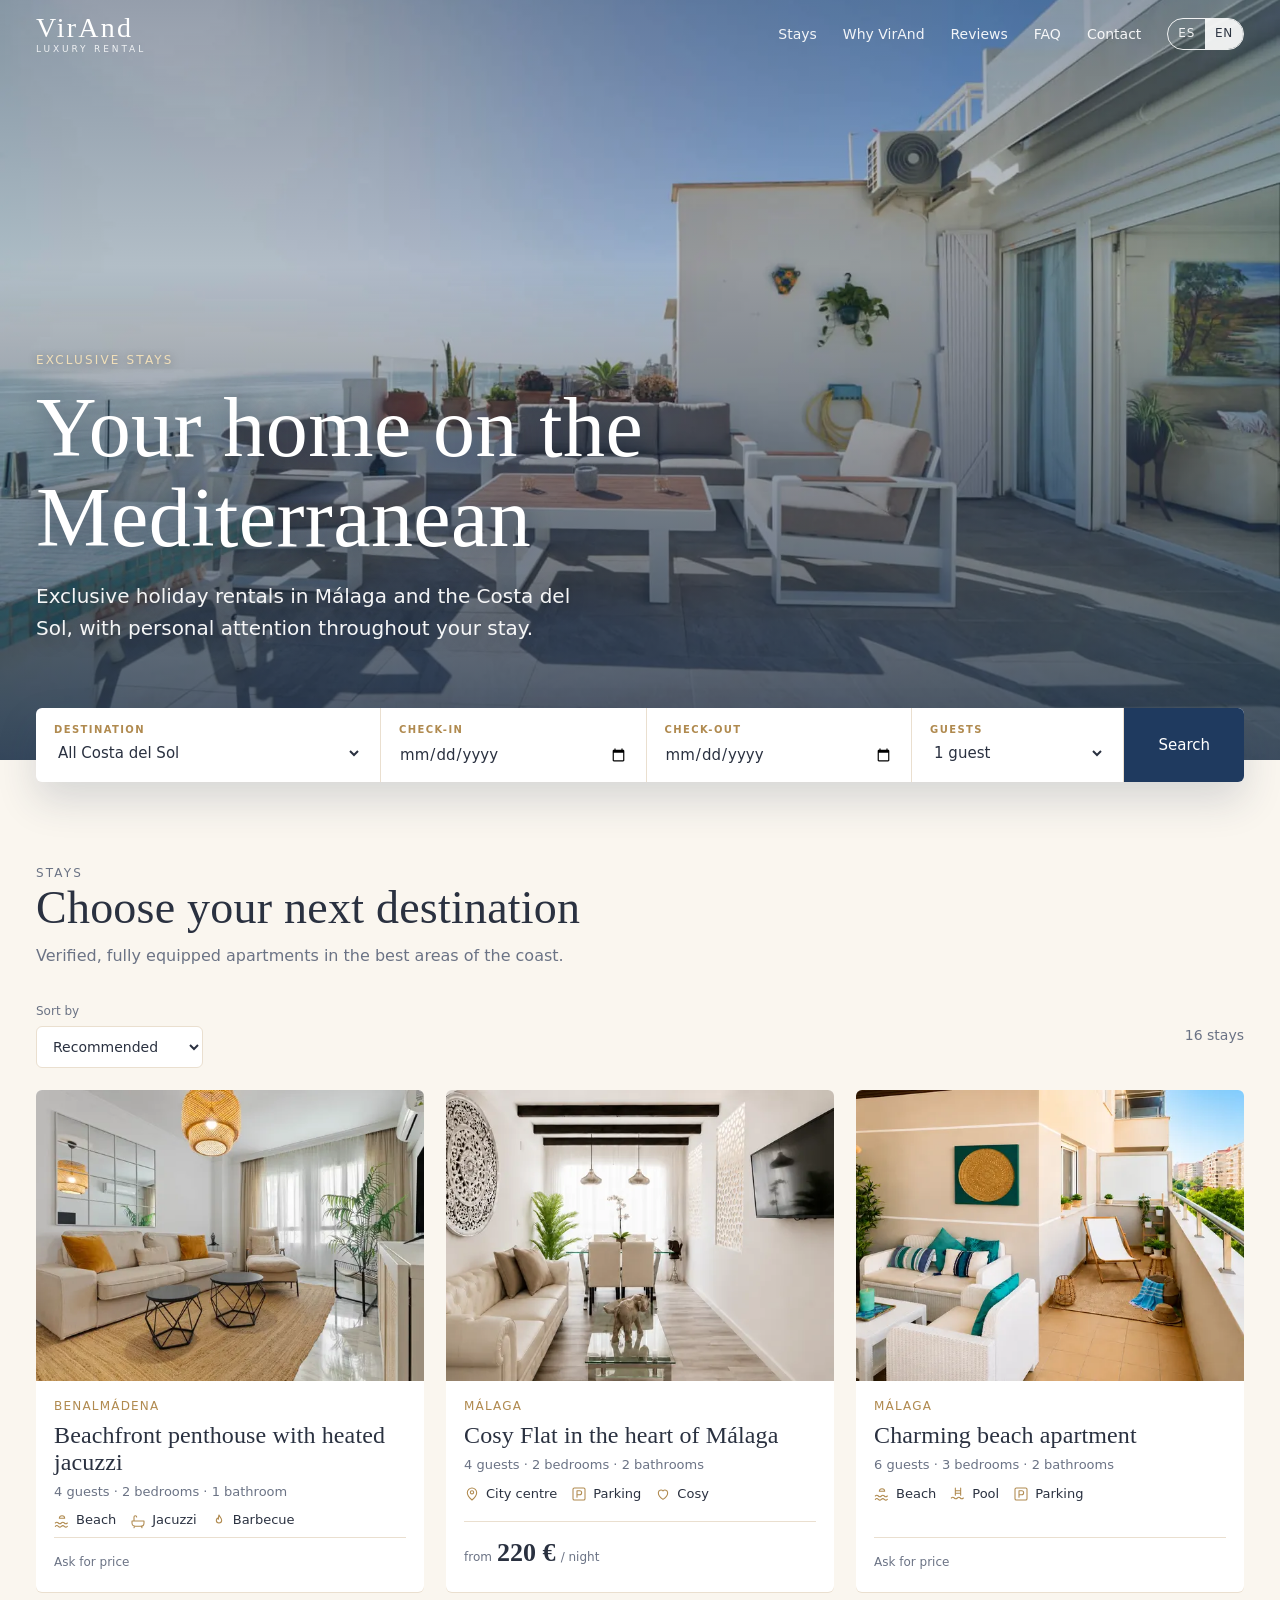
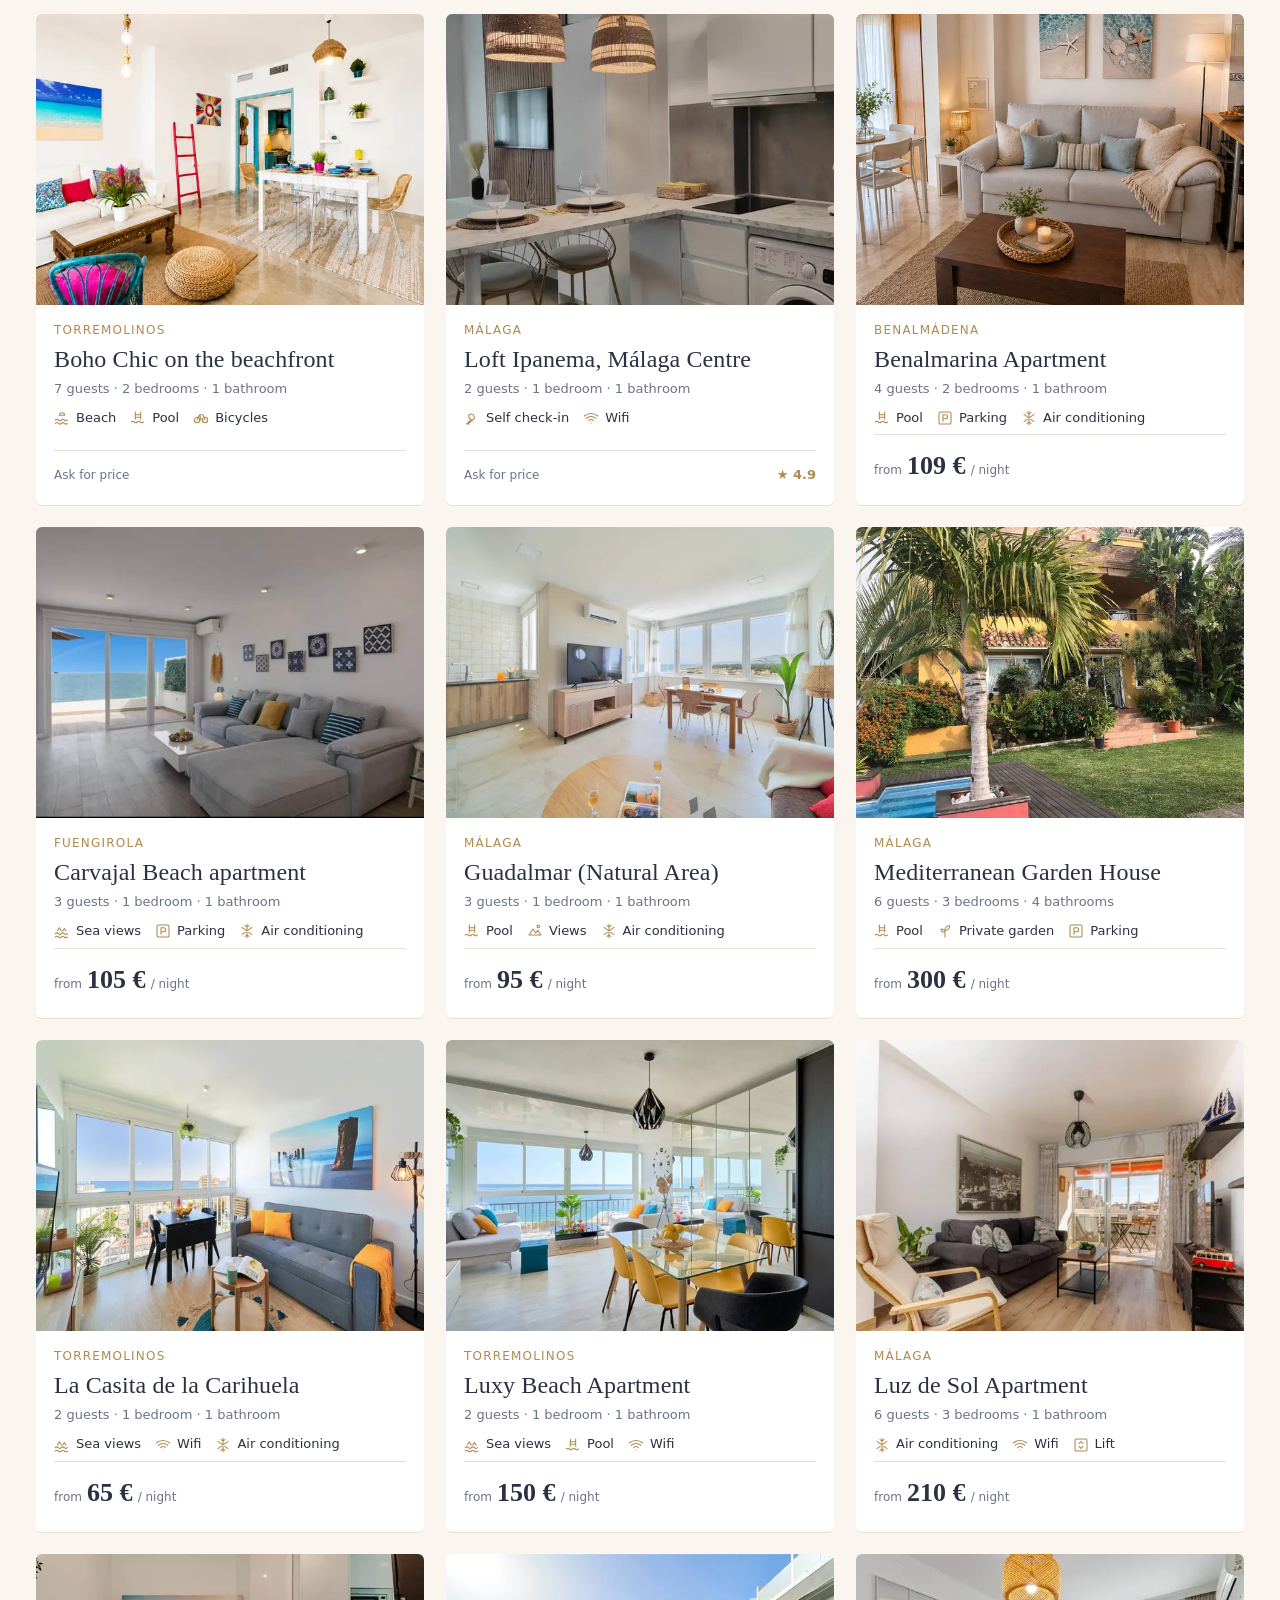
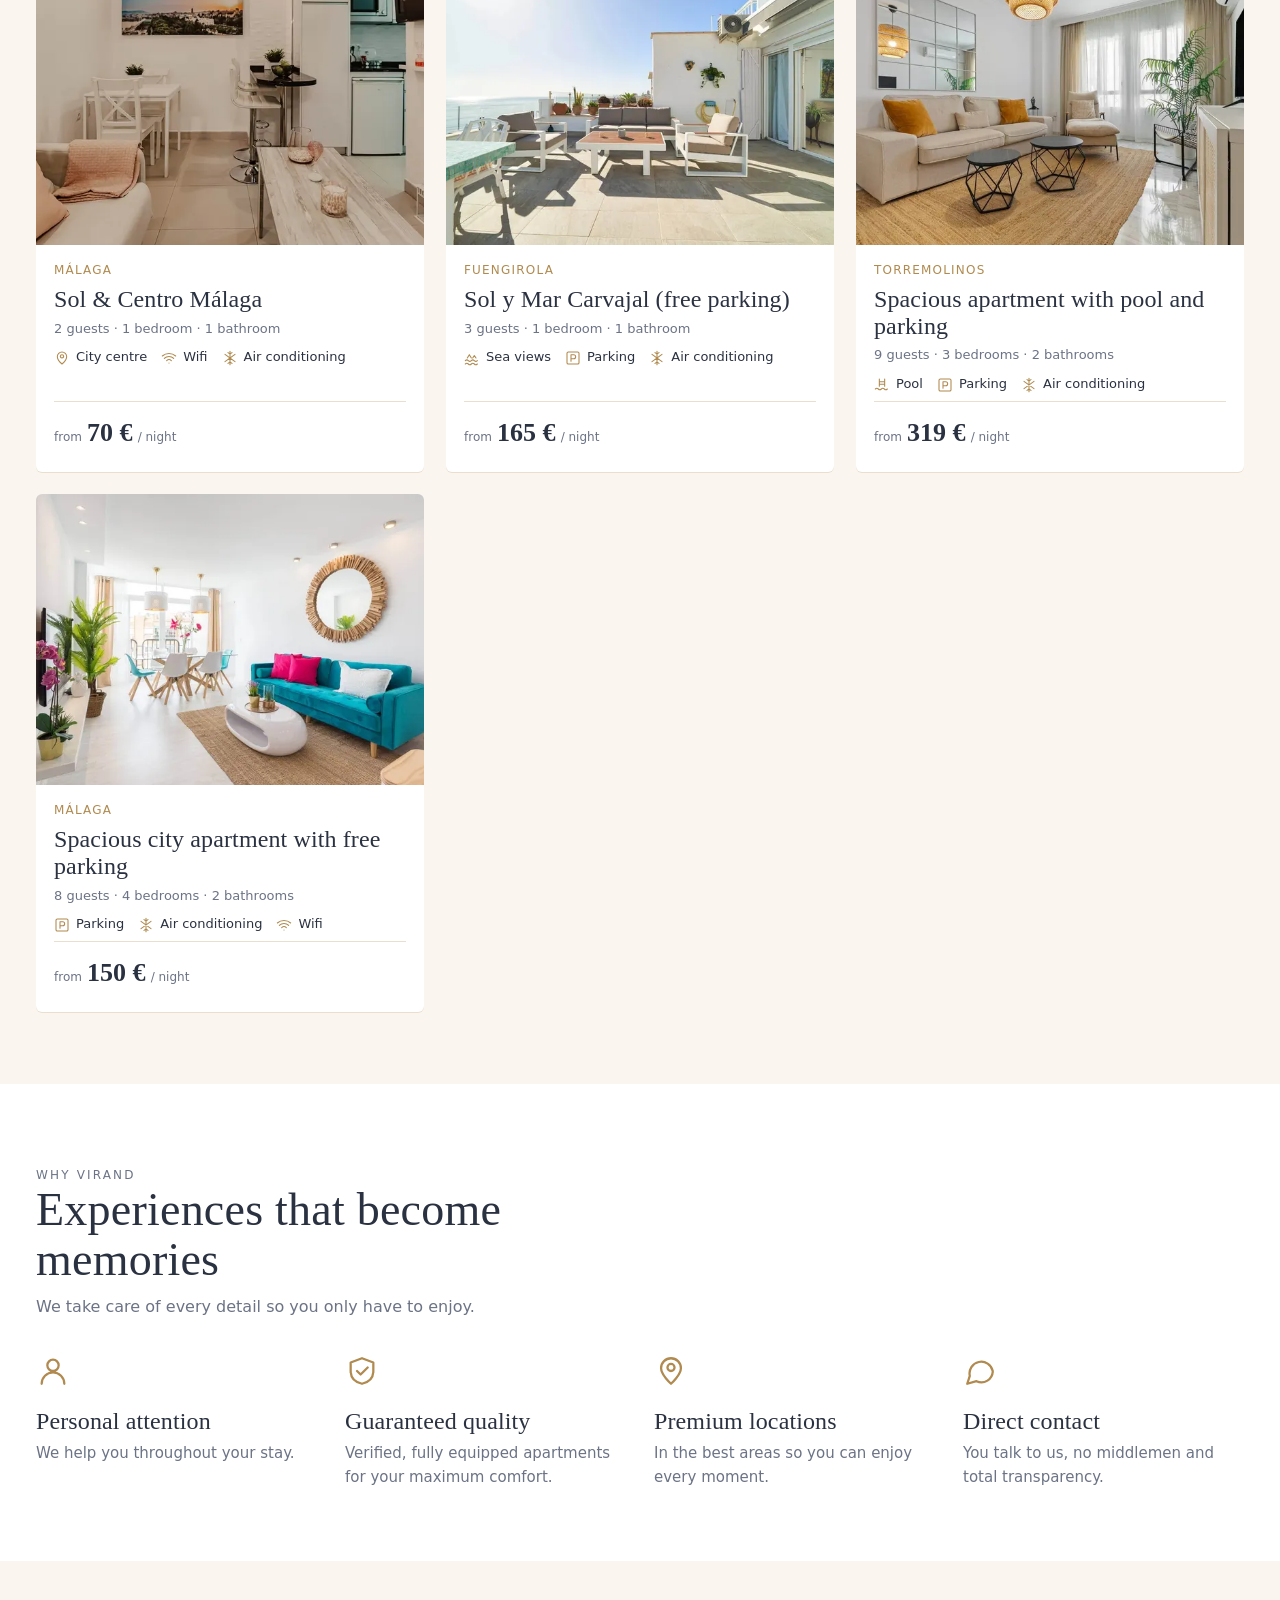
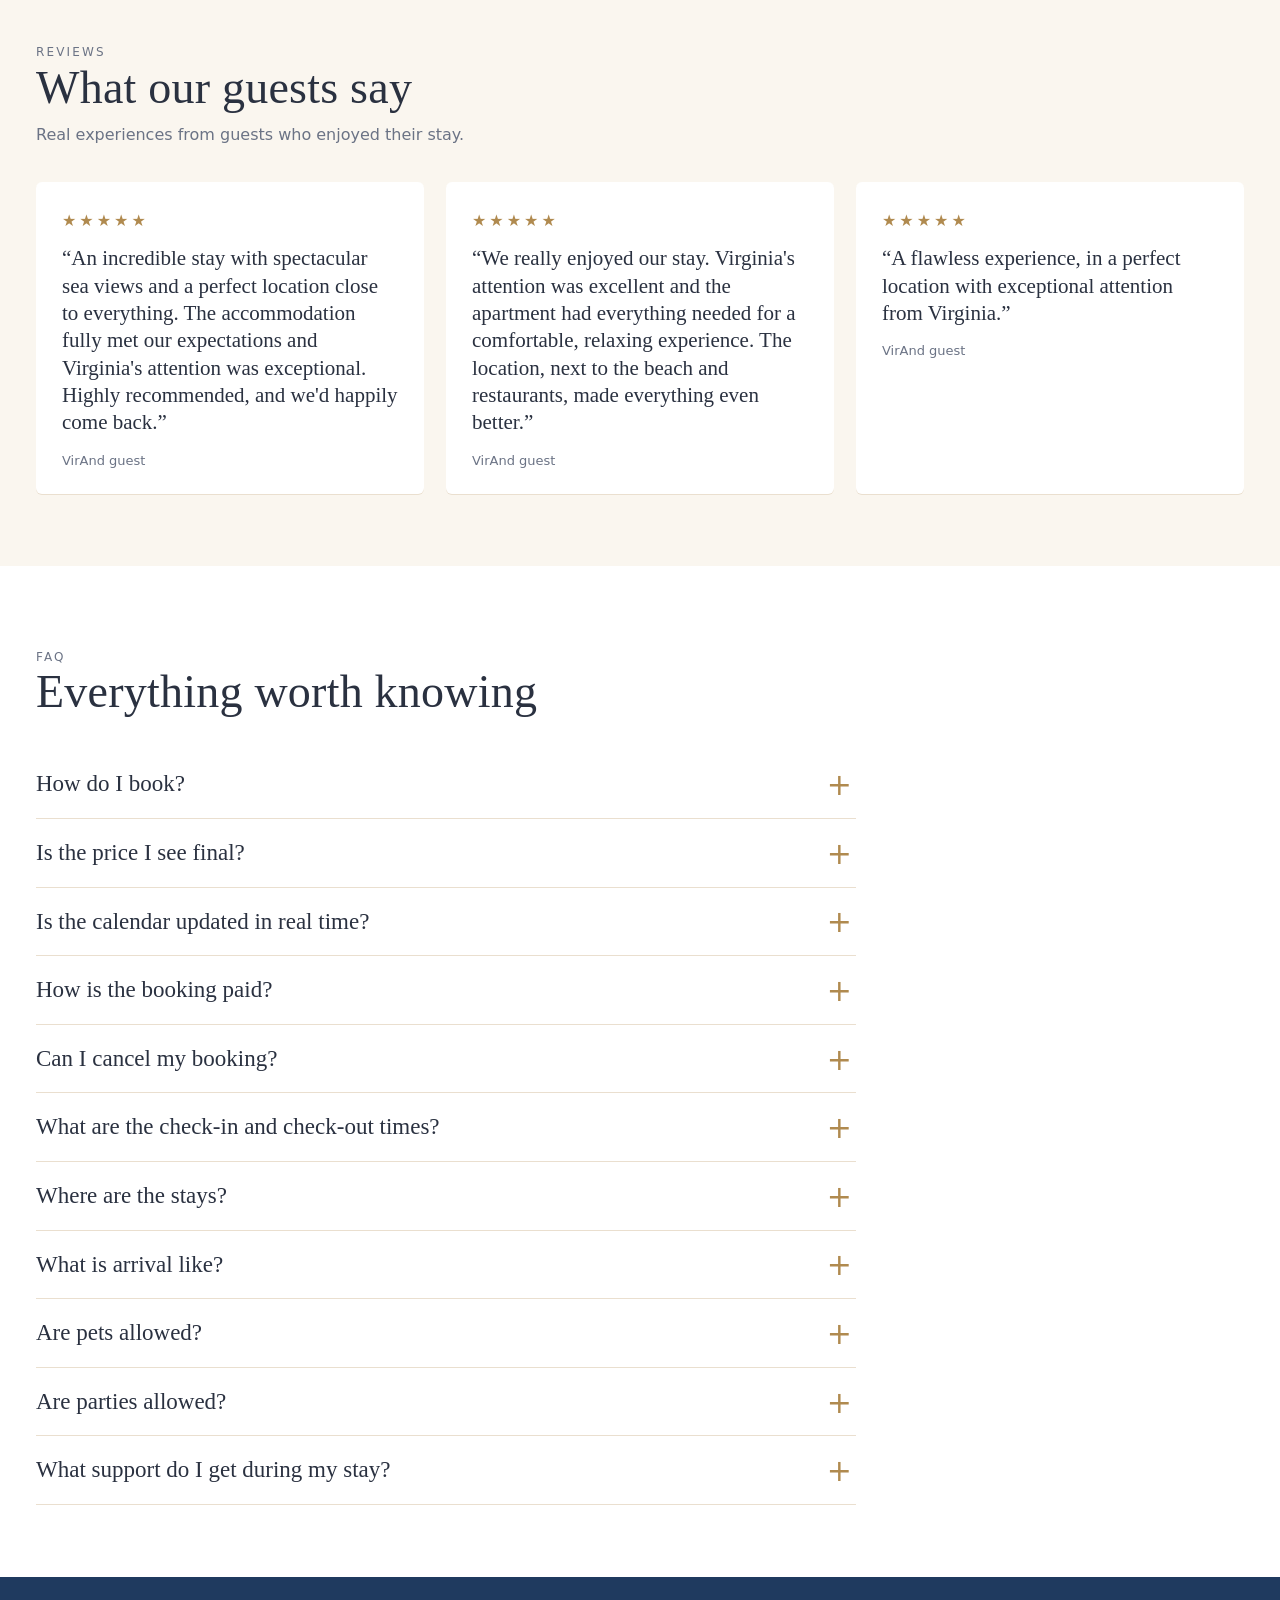
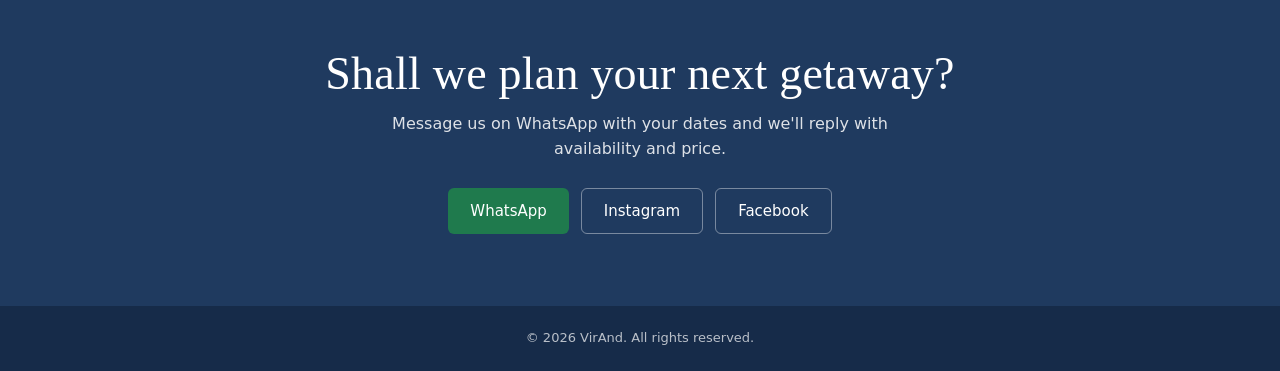
==== commit cd5c4372: "Security hardening: escape all attribute sinks, CSP on public site, SRI + anti-clickjacking on admin" ====
--- a/index.html
+++ b/index.html
@@ -5,7 +5,10 @@
 <meta name="viewport" content="width=device-width,initial-scale=1">
 <title>VirAnd Luxury Rental · Alquiler vacacional en Málaga y la Costa del Sol</title>
 <meta name="description" content="Alquiler vacacional exclusivo en Málaga, Torremolinos y Benalmádena. Alojamientos verificados, atención personalizada y consulta directa por WhatsApp.">
+<meta http-equiv="Content-Security-Policy" content="default-src 'self'; script-src 'self' https://maps.googleapis.com https://maps.gstatic.com; style-src 'self' 'unsafe-inline' https://fonts.googleapis.com; font-src 'self' https://fonts.gstatic.com; img-src 'self' data: blob: https://*.supabase.co https://maps.gstatic.com https://*.googleapis.com https://*.ggpht.com https://*.google.com; connect-src 'self' https://*.supabase.co https://*.googleapis.com; worker-src blob:; frame-src 'none'; object-src 'none'; base-uri 'self'; form-action 'self'">
 <meta name="theme-color" content="#1f3a5f">
+<!-- PRUEBAS: quitar esta línea el día del lanzamiento con el dominio definitivo -->
+<meta name="robots" content="noindex,nofollow">
 <meta property="og:type" content="website">
 <meta property="og:title" content="VirAnd Luxury Rental">
 <meta property="og:description" content="Alquiler vacacional exclusivo en Málaga y la Costa del Sol.">
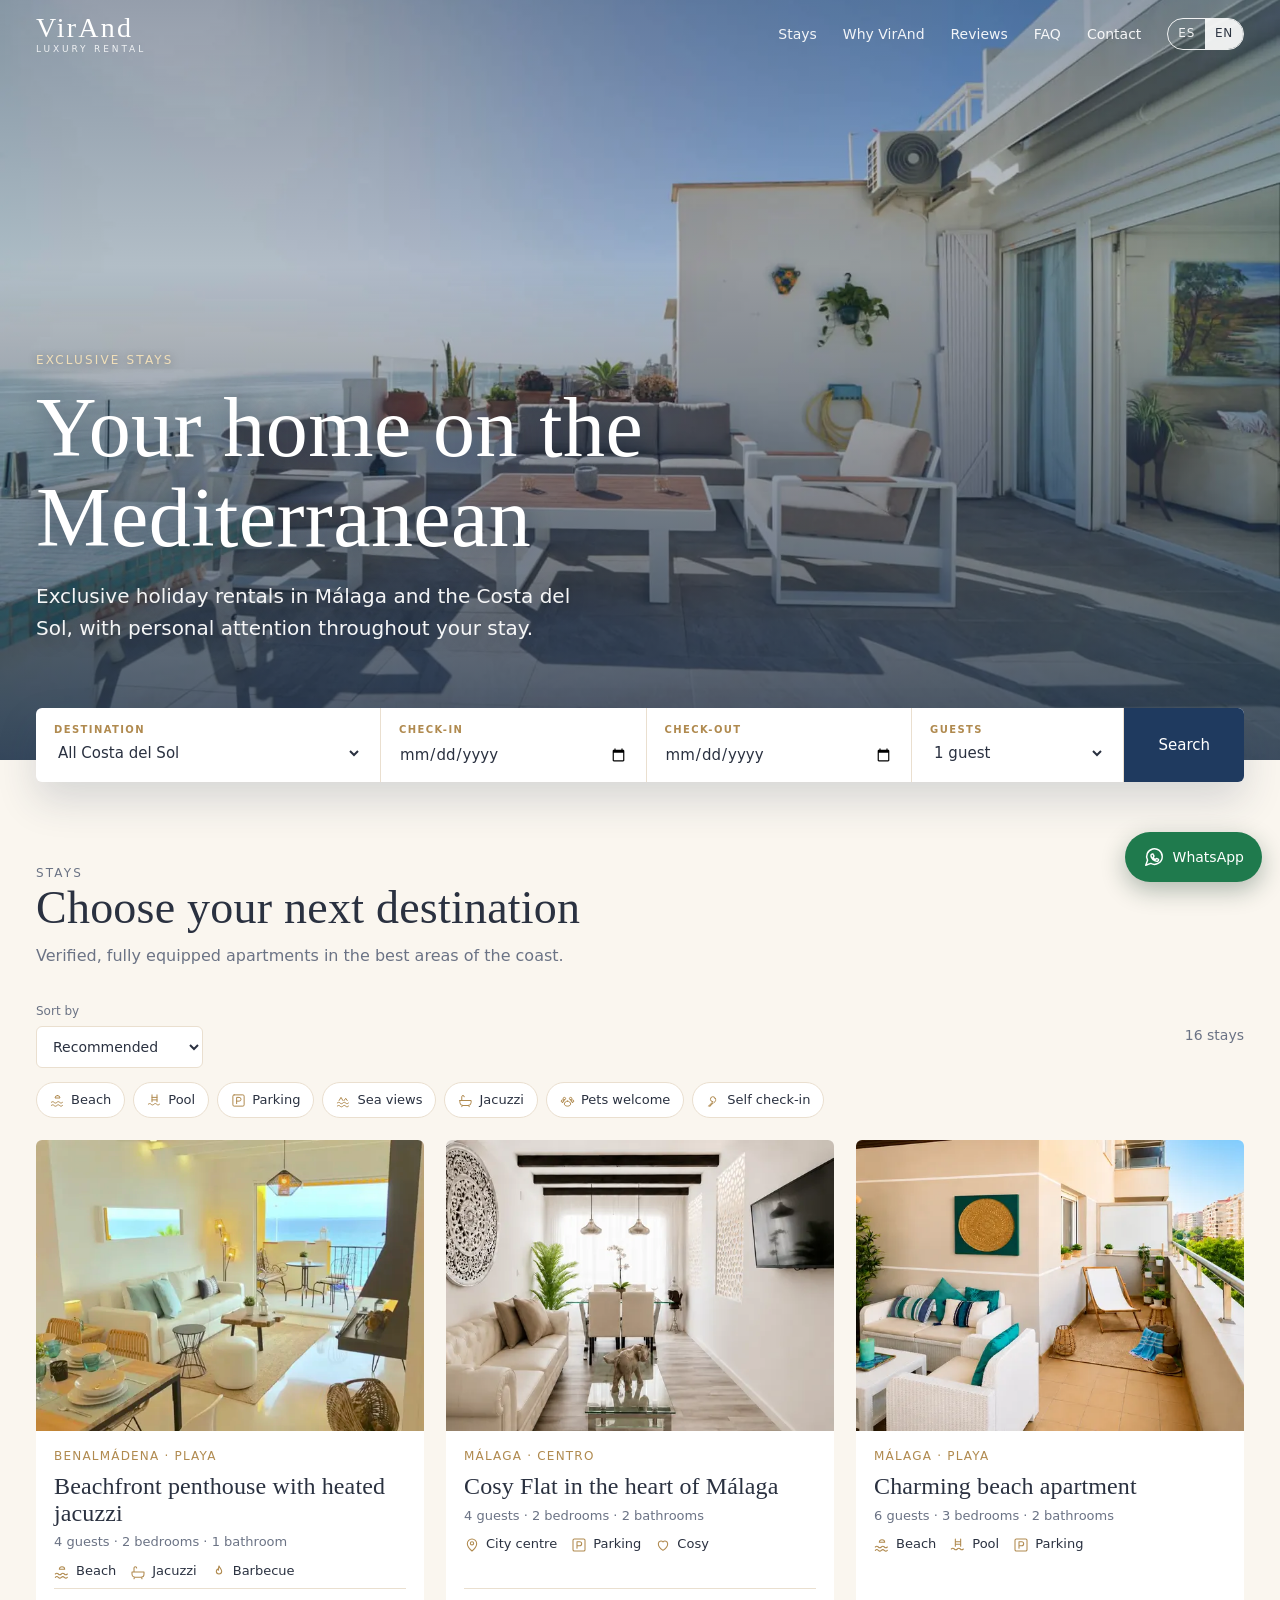
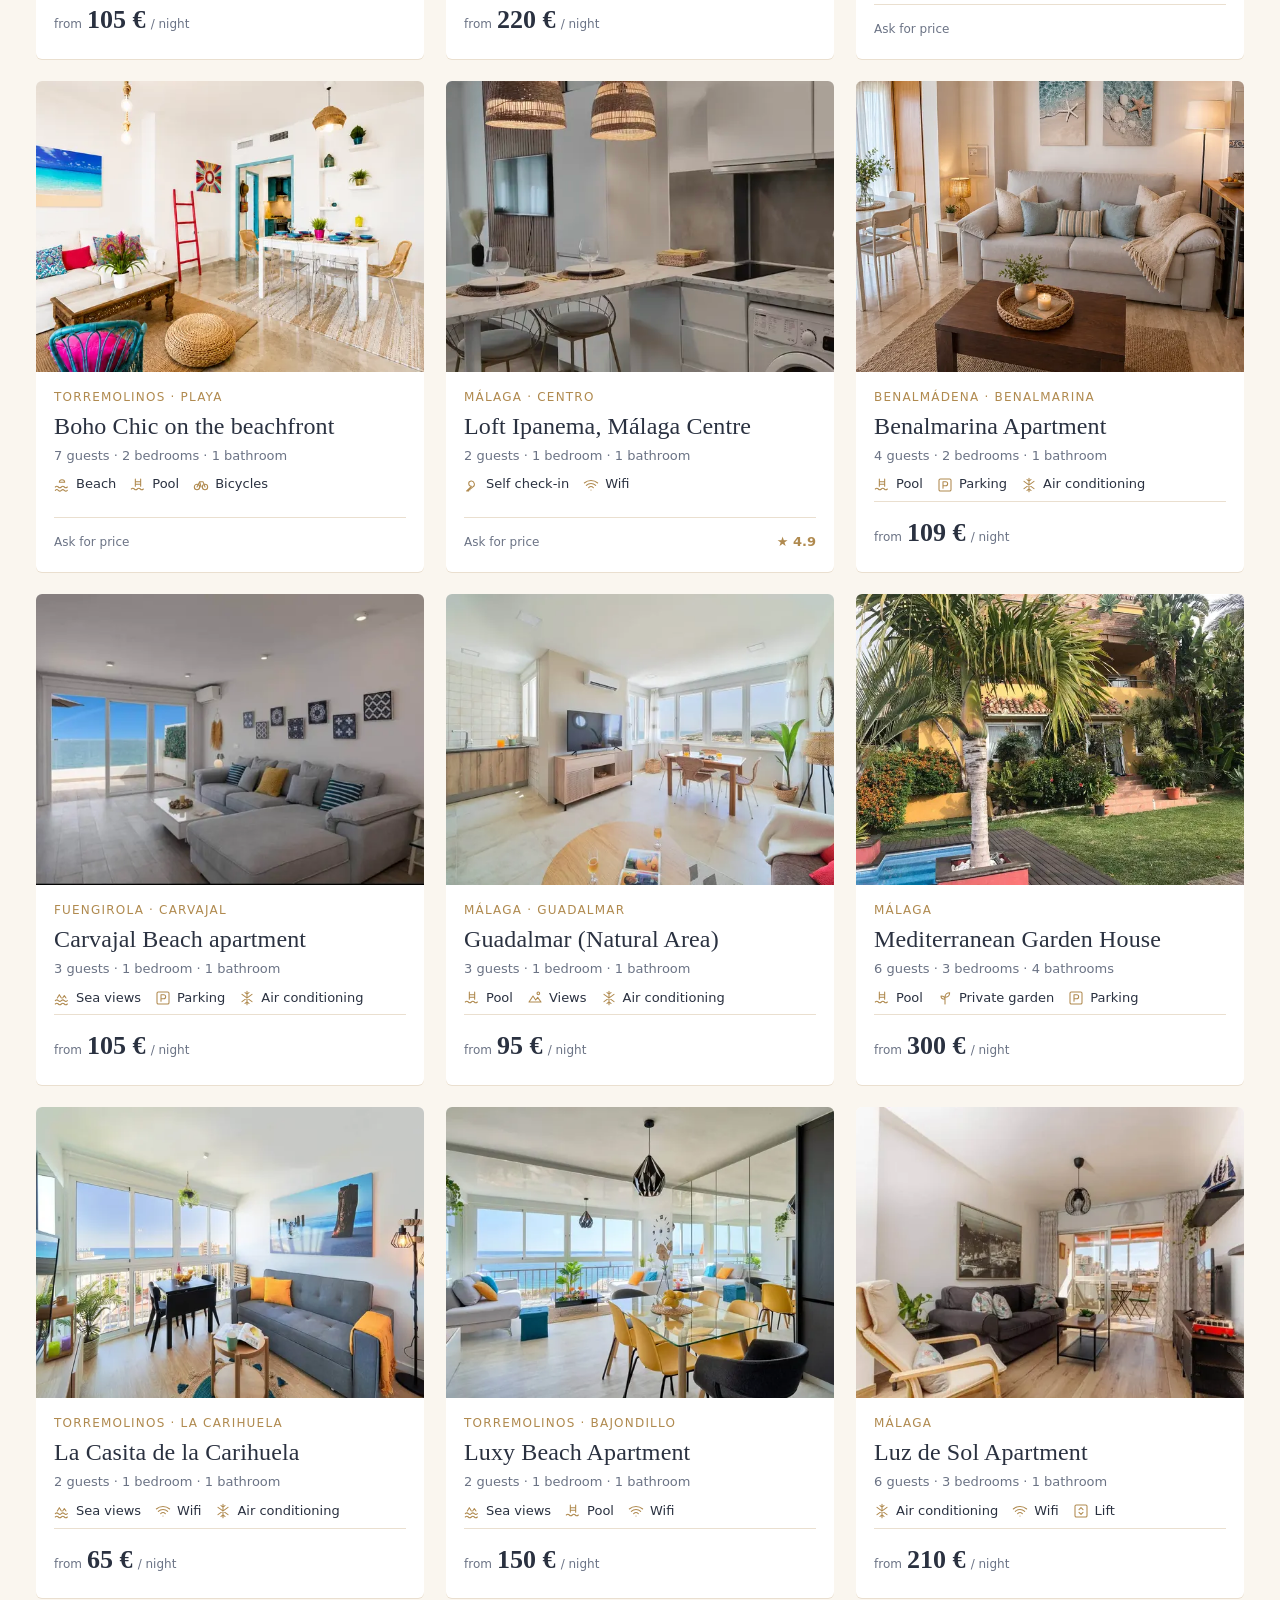
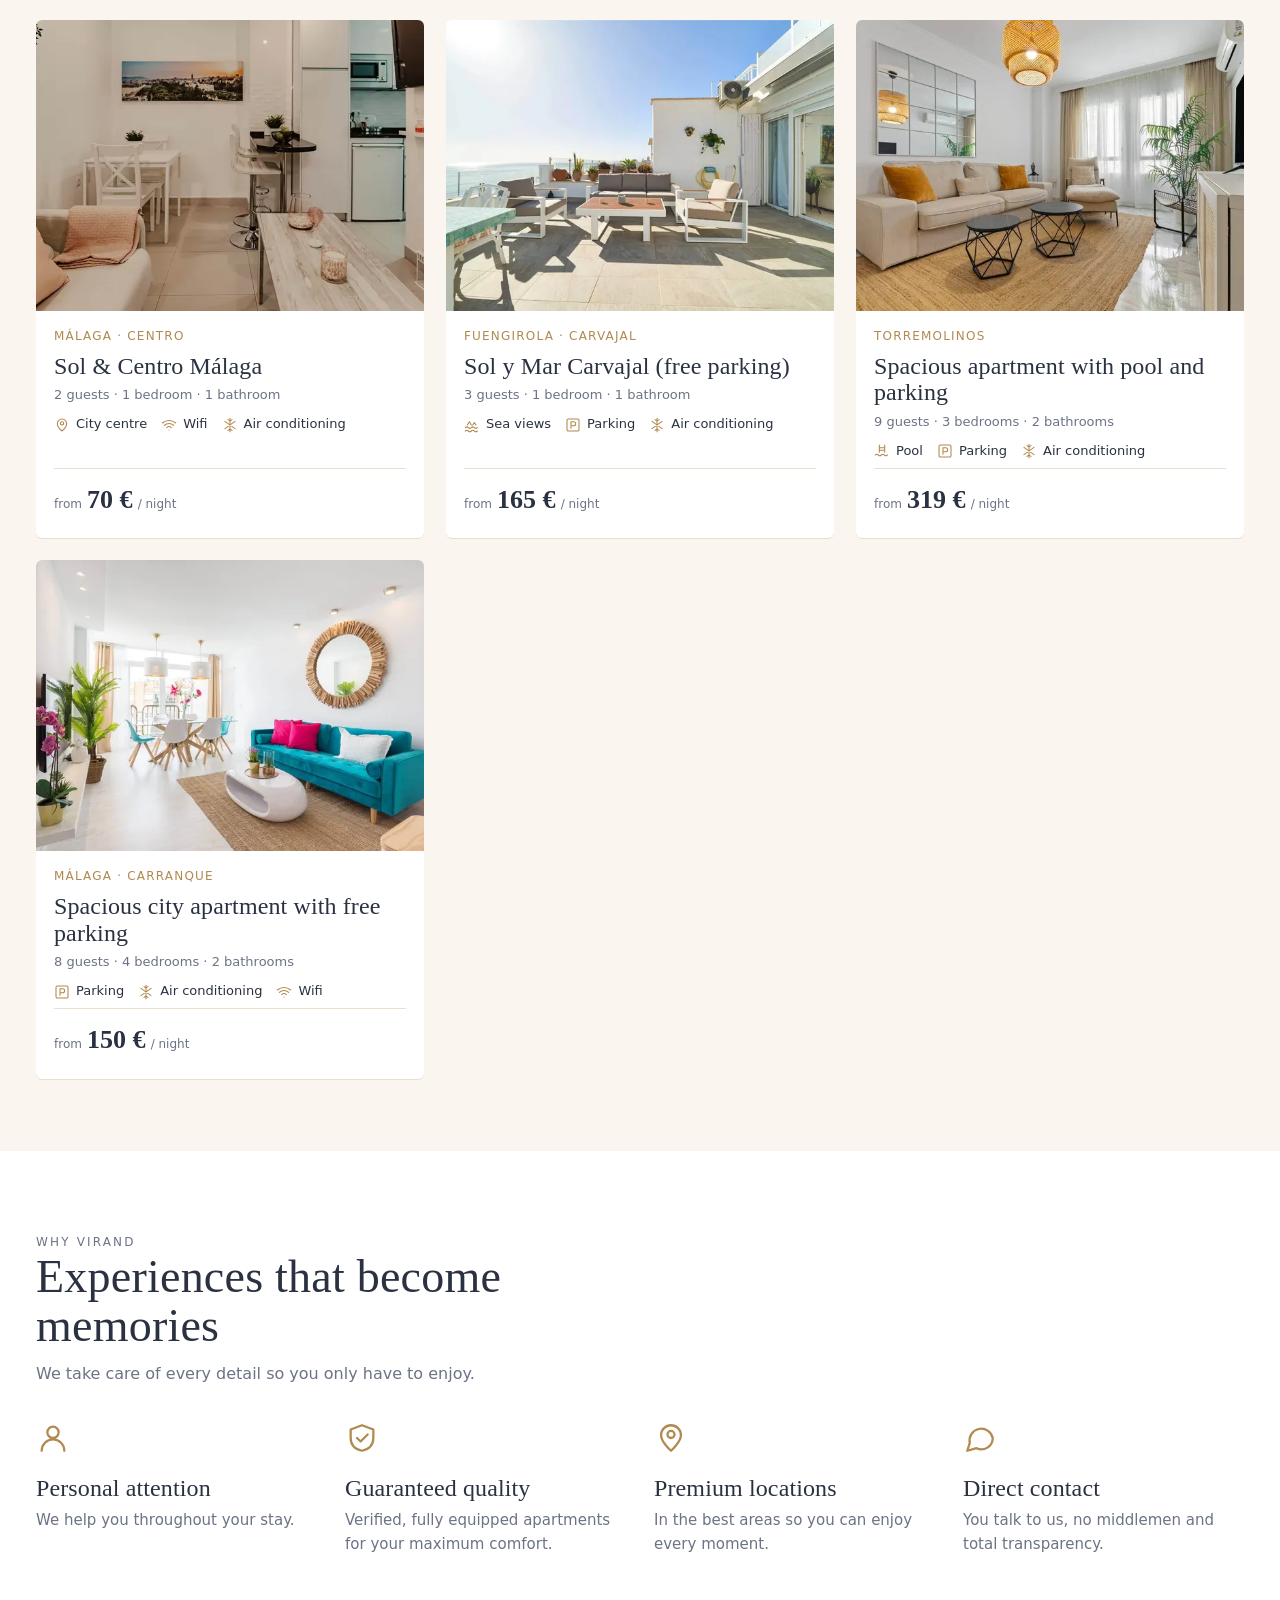
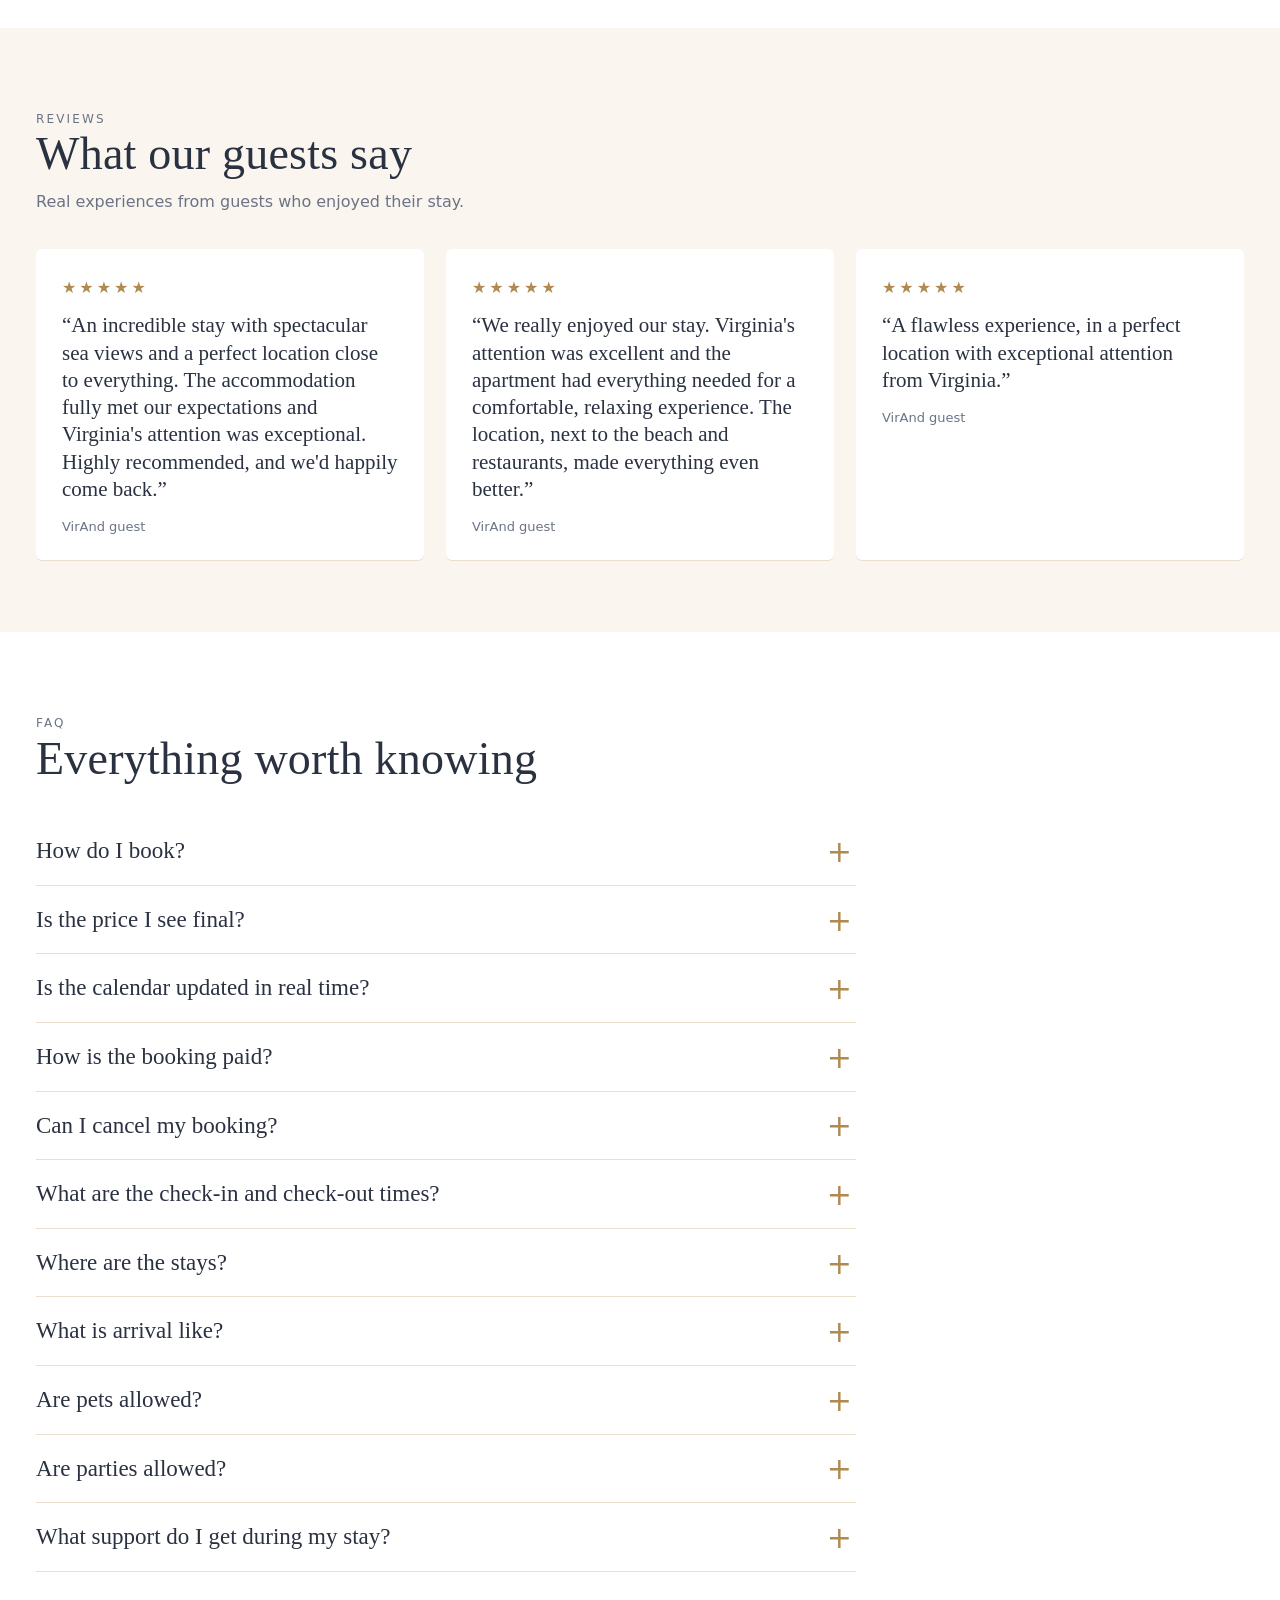
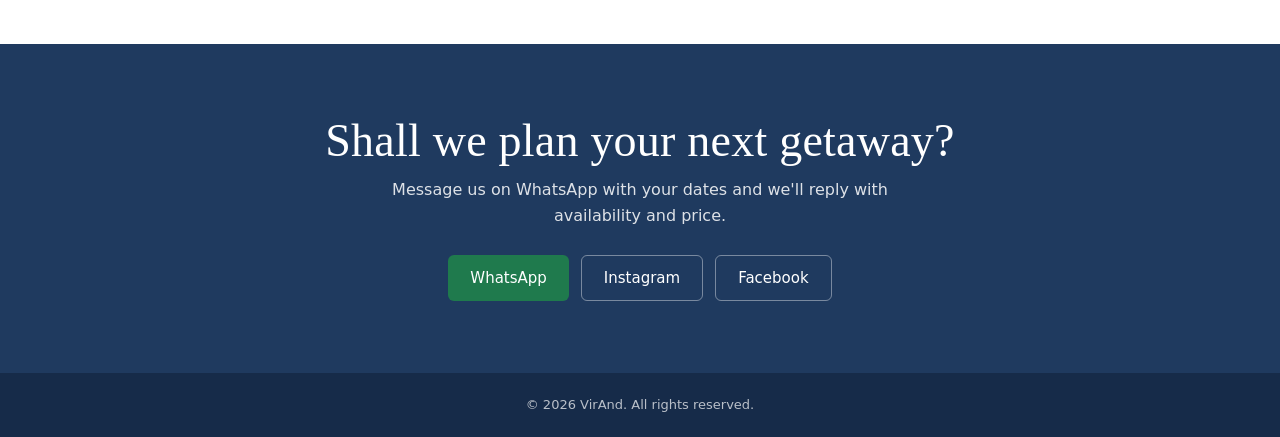
==== commit cff99440: "Public UX & bugfixes: WhatsApp general msg, back-button modal, skeletons, amenity filters, share, li" ====
--- a/index.html
+++ b/index.html
@@ -86,8 +86,13 @@
       </div>
       <span class="count" id="count" aria-live="polite"></span>
     </div>
+    <div class="svc-filters" id="svcFilters" role="group" data-i18n-aria="filters.services" aria-label="Filtrar por servicio" hidden></div>
     <div class="layout" id="layout" data-view="list">
-      <div class="cards" id="cards"></div>
+      <div class="cards" id="cards">
+        <div class="card skel" aria-hidden="true"><div class="im"></div><div class="body"><span class="sk-s"></span><span class="sk-t"></span><span class="sk-m"></span></div></div>
+        <div class="card skel" aria-hidden="true"><div class="im"></div><div class="body"><span class="sk-s"></span><span class="sk-t"></span><span class="sk-m"></span></div></div>
+        <div class="card skel" aria-hidden="true"><div class="im"></div><div class="body"><span class="sk-s"></span><span class="sk-t"></span><span class="sk-m"></span></div></div>
+      </div>
       <div id="mapbox" aria-label="Mapa"></div>
     </div>
   </div>
@@ -140,8 +145,18 @@
 
 <footer><div class="wrap" data-i18n="footer">© 2026 VirAnd. Todos los derechos reservados.</div></footer>
 
+<a class="wa-float" id="waFloat" target="_blank" rel="noopener" data-i18n-aria="wa.float" aria-label="Escríbenos por WhatsApp"></a>
+
 <div class="modal" id="modal" role="dialog" aria-modal="true" aria-labelledby="mTitle" hidden>
   <div class="sheet" id="sheet"></div>
+</div>
+
+<div class="lightbox" id="lightbox" role="dialog" aria-modal="true" aria-label="Galería" hidden>
+  <button type="button" class="lb-close" id="lbClose" data-i18n-aria="modal.close" aria-label="Cerrar">×</button>
+  <button type="button" class="lb-btn prev" id="lbPrev" data-i18n-aria="modal.prev" aria-label="Foto anterior">‹</button>
+  <img id="lbImg" alt="">
+  <button type="button" class="lb-btn next" id="lbNext" data-i18n-aria="modal.next" aria-label="Foto siguiente">›</button>
+  <span class="lb-count" id="lbCount"></span>
 </div>
 
 <script src="assets/js/config.js"></script>
--- a/assets/css/style.css
+++ b/assets/css/style.css
@@ -235,3 +235,50 @@
 .estimate{margin:12px 0 4px;padding:12px 14px;background:#f4eee2;border-radius:var(--radius);font-size:15px}
 .estimate strong{display:block;color:var(--blue)}
 .estimate small{display:block;margin-top:2px;font-size:12px;color:var(--muted);line-height:1.4}
+
+/* filtros rápidos por servicios */
+.svc-filters{display:flex;flex-wrap:wrap;gap:8px;margin:-8px 0 22px}
+.svc-chip{display:inline-flex;align-items:center;gap:6px;padding:7px 13px;border-radius:99px;border:1px solid var(--line);background:var(--paper);font-size:13px;color:var(--ink);transition:background .18s,color .18s,border-color .18s}
+.svc-chip svg{width:15px;height:15px;stroke:var(--sand);transition:stroke .18s}
+.svc-chip:hover{border-color:var(--sand)}
+.svc-chip[aria-pressed="true"]{background:var(--blue);color:#fff;border-color:var(--blue)}
+.svc-chip[aria-pressed="true"] svg{stroke:#f1dfb9}
+
+/* estado de carga (skeleton) */
+.card.skel{pointer-events:none}
+.card.skel .im,.card.skel .body span{background:linear-gradient(90deg,#ece5d8 25%,#f5f0e6 50%,#ece5d8 75%);background-size:200% 100%;animation:sk 1.4s ease-in-out infinite}
+.card.skel .body{gap:10px}
+.card.skel .body span{display:block;height:14px;border-radius:4px}
+.card.skel .sk-s{width:38%}
+.card.skel .sk-t{width:82%;height:22px}
+.card.skel .sk-m{width:64%}
+@keyframes sk{0%{background-position:200% 0}100%{background-position:-200% 0}}
+@media(prefers-reduced-motion:reduce){.card.skel .im,.card.skel .body span{animation:none}}
+
+/* botón flotante WhatsApp */
+.wa-float{position:fixed;right:18px;bottom:18px;z-index:45;display:inline-flex;align-items:center;gap:8px;height:50px;padding:0 18px;border-radius:99px;background:#1f7a4d;color:#fff;text-decoration:none;font-size:14px;font-weight:500;box-shadow:0 8px 24px rgba(18,52,36,.32);transition:background .2s,transform .2s}
+.wa-float:hover{background:#17623d;transform:translateY(-2px)}
+.wa-float svg{width:22px;height:22px;stroke:currentColor}
+body.modal-open .wa-float{display:none}
+@media(max-width:620px){.wa-float{width:54px;height:54px;padding:0;justify-content:center;right:14px;bottom:14px}.wa-float span{display:none}}
+
+/* cabecera ficha + compartir + limpiar fechas */
+.detail-top{display:flex;align-items:flex-start;justify-content:space-between;gap:12px}
+.share-btn{display:inline-flex;align-items:center;gap:6px;padding:7px 12px;border-radius:99px;border:1px solid var(--line);background:var(--paper);font-size:13px;color:var(--ink);flex-shrink:0;transition:border-color .2s}
+.share-btn:hover{border-color:var(--sand)}
+.share-btn svg{width:15px;height:15px;stroke:var(--sand)}
+.cal-clear{display:inline-block;margin:4px 0 6px;font-size:12px;color:var(--blue);text-decoration:underline;text-underline-offset:3px}
+.cal-clear:hover{color:var(--sand)}
+
+/* zoom galería + lightbox */
+.gallery img{cursor:zoom-in}
+.gal-zoom{position:absolute;bottom:12px;left:12px;width:36px;height:36px;border-radius:50%;background:rgba(0,0,0,.55);color:#fff;display:inline-flex;align-items:center;justify-content:center}
+.gal-zoom:hover{background:rgba(0,0,0,.78)}
+.gal-zoom svg{width:17px;height:17px;stroke:currentColor}
+.lightbox{position:fixed;inset:0;z-index:150;background:rgba(10,14,22,.94);display:flex;align-items:center;justify-content:center;padding:24px;touch-action:pan-y}
+.lightbox img{max-width:100%;max-height:90vh;width:auto;height:auto;object-fit:contain;border-radius:4px}
+.lb-close{position:fixed;top:14px;right:14px;width:44px;height:44px;border-radius:50%;background:rgba(255,255,255,.15);color:#fff;font-size:26px;line-height:1}
+.lb-close:hover,.lb-btn:hover{background:rgba(255,255,255,.28)}
+.lb-btn{position:fixed;top:50%;transform:translateY(-50%);width:46px;height:46px;border-radius:50%;background:rgba(255,255,255,.15);color:#fff;font-size:24px}
+.lb-btn.prev{left:14px}.lb-btn.next{right:14px}
+.lb-count{position:fixed;bottom:16px;left:50%;transform:translateX(-50%);background:rgba(0,0,0,.55);color:#fff;font-size:13px;padding:4px 12px;border-radius:99px}
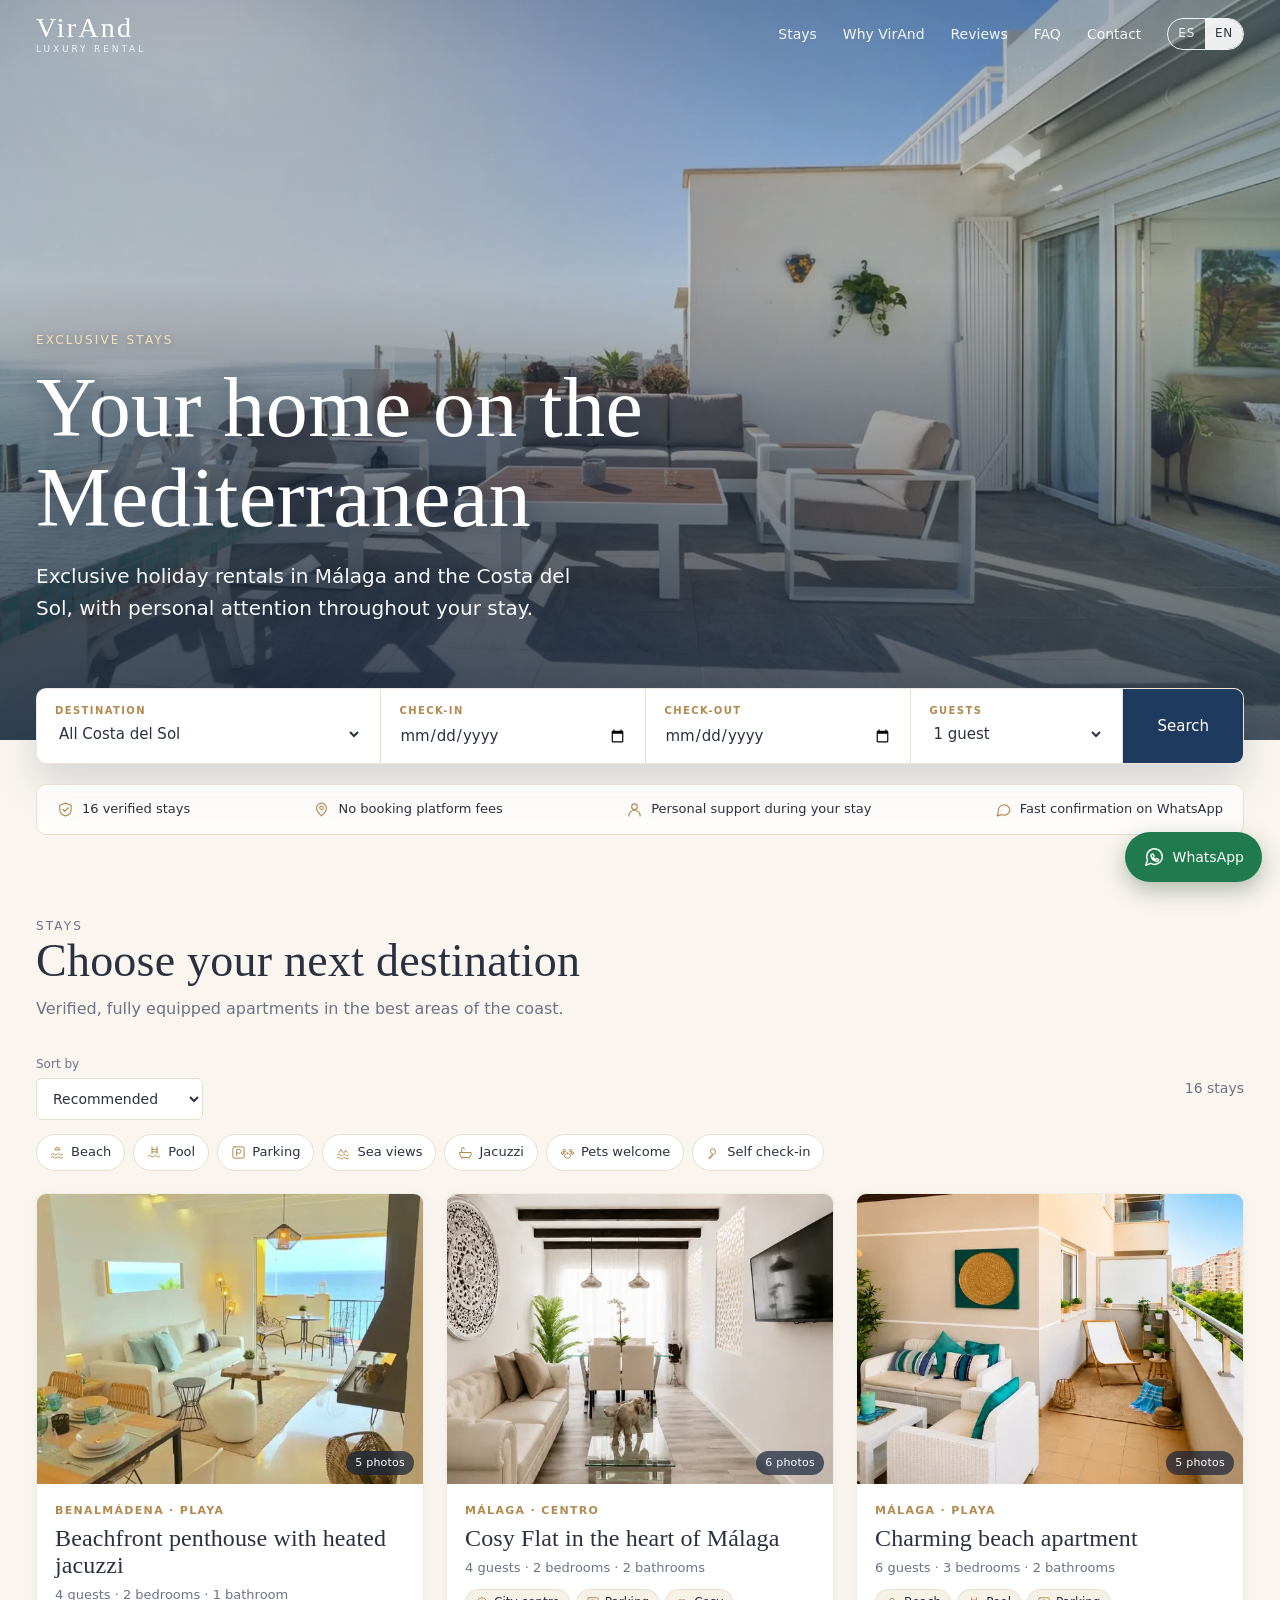
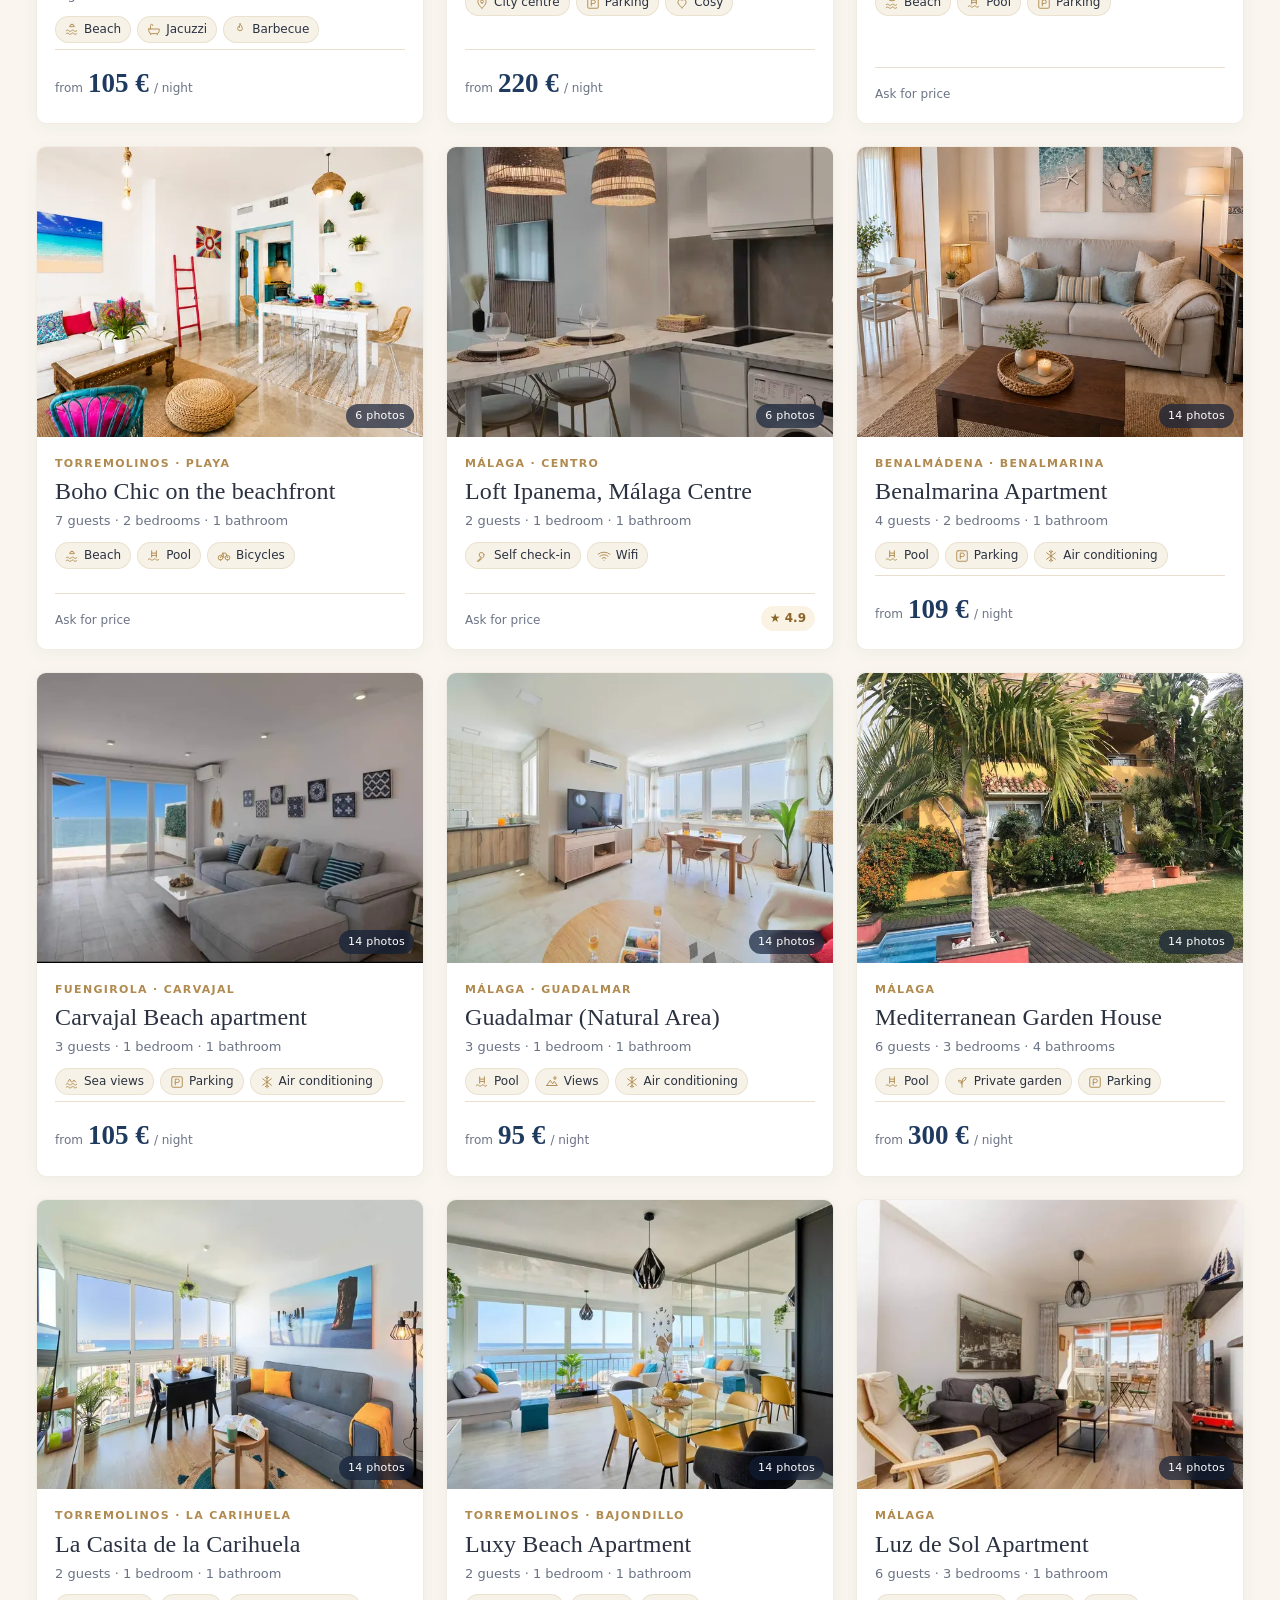
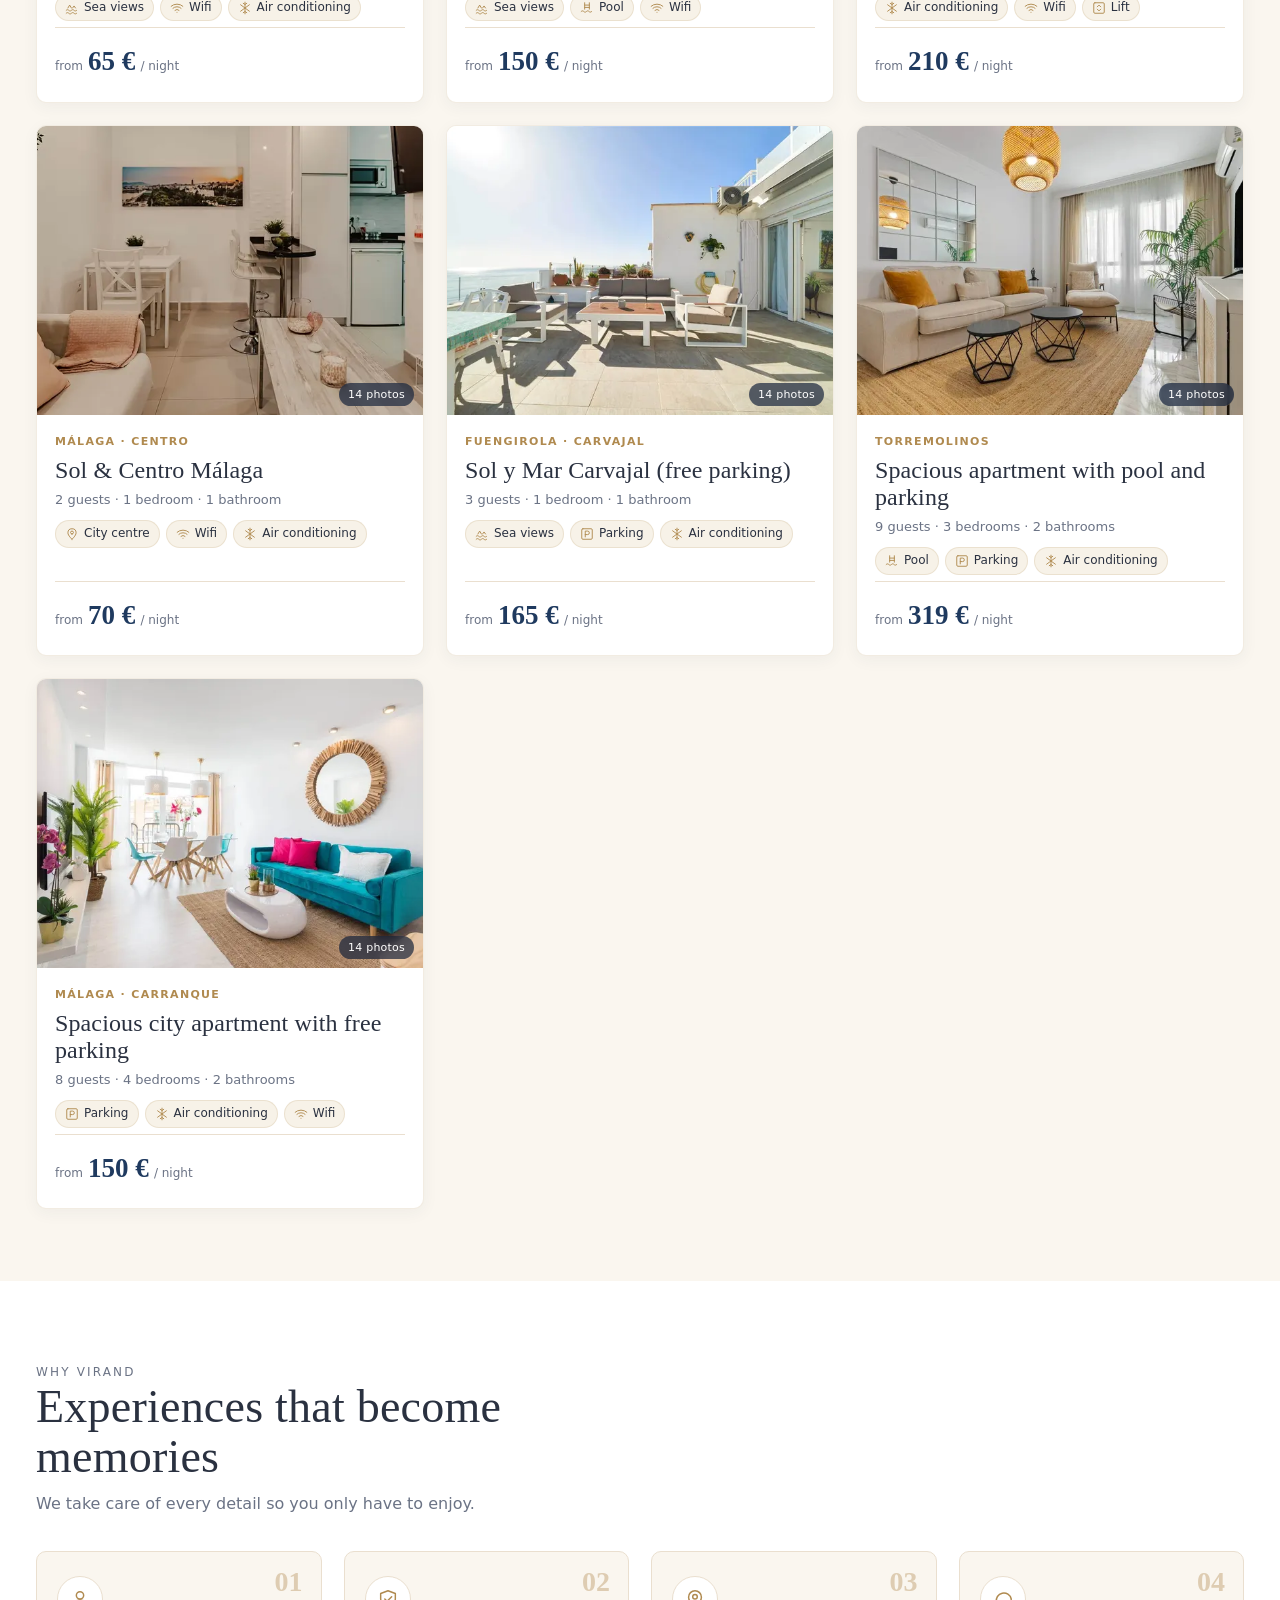
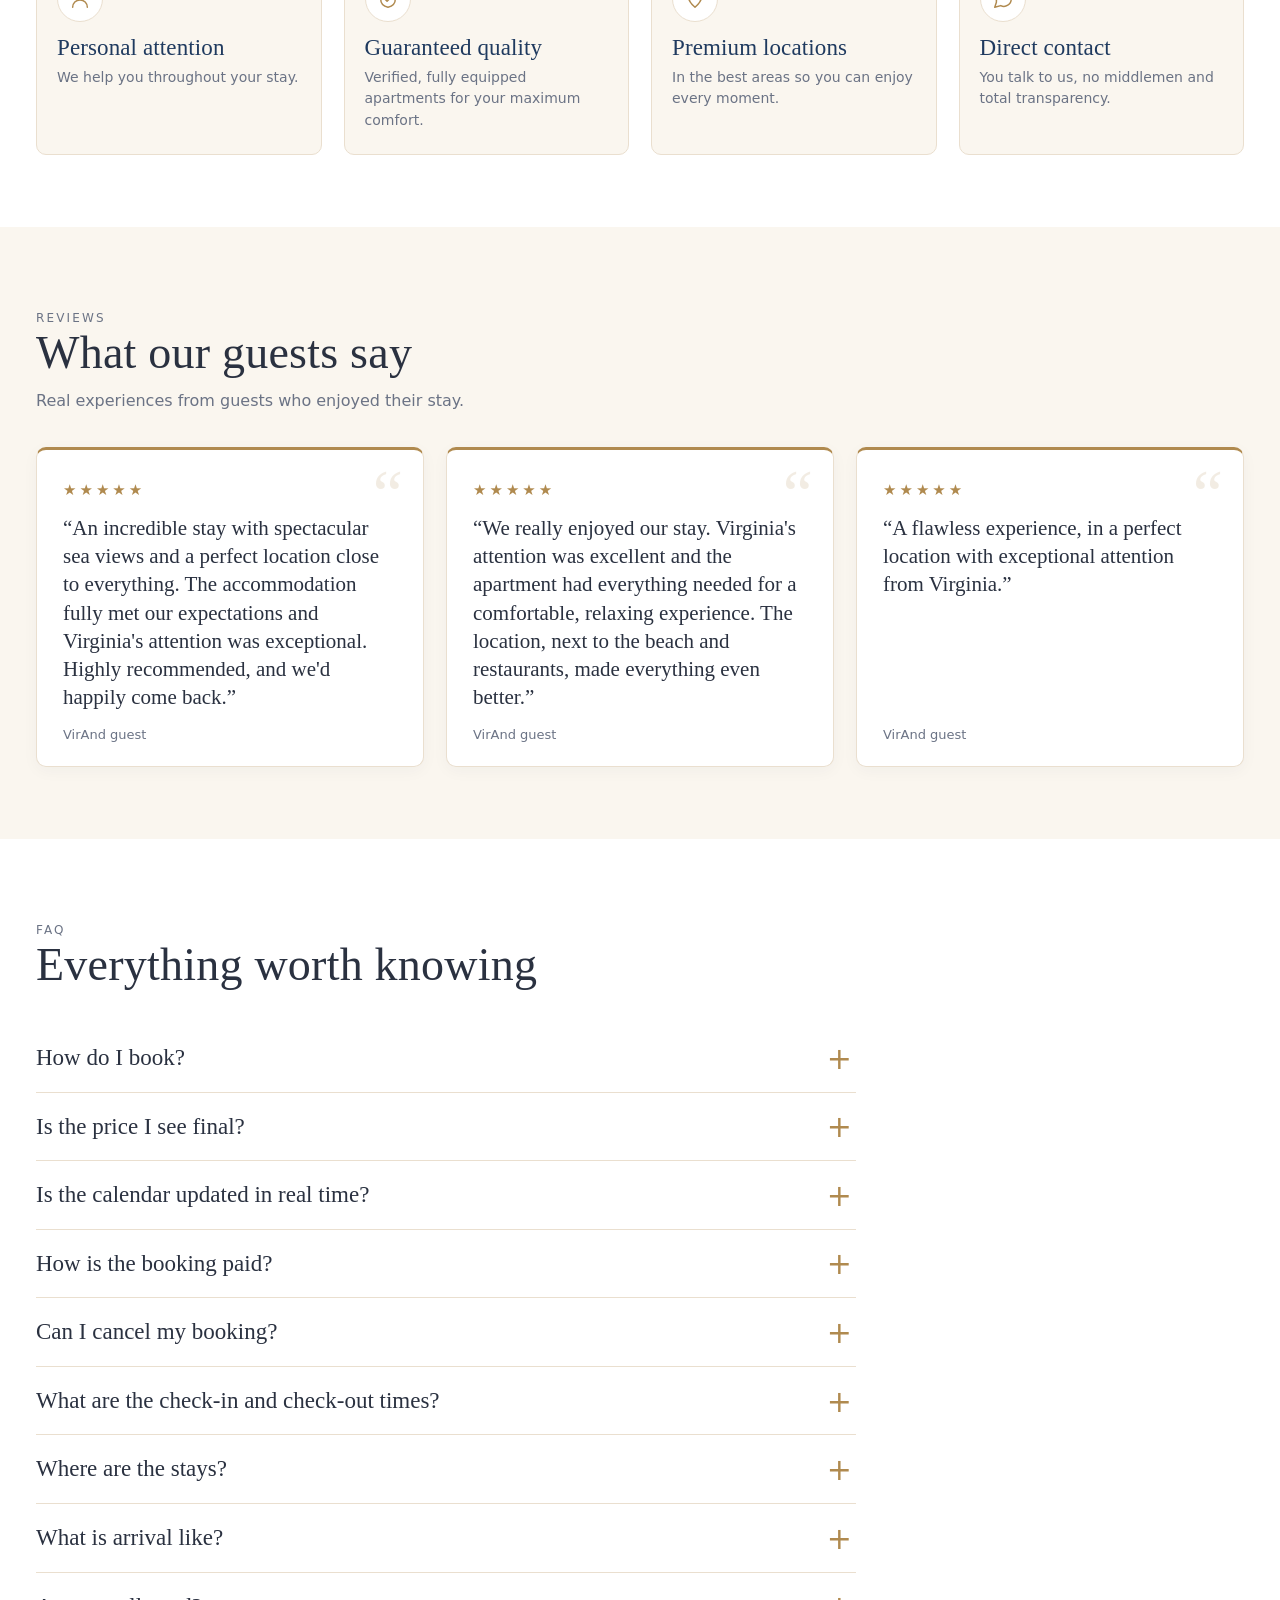
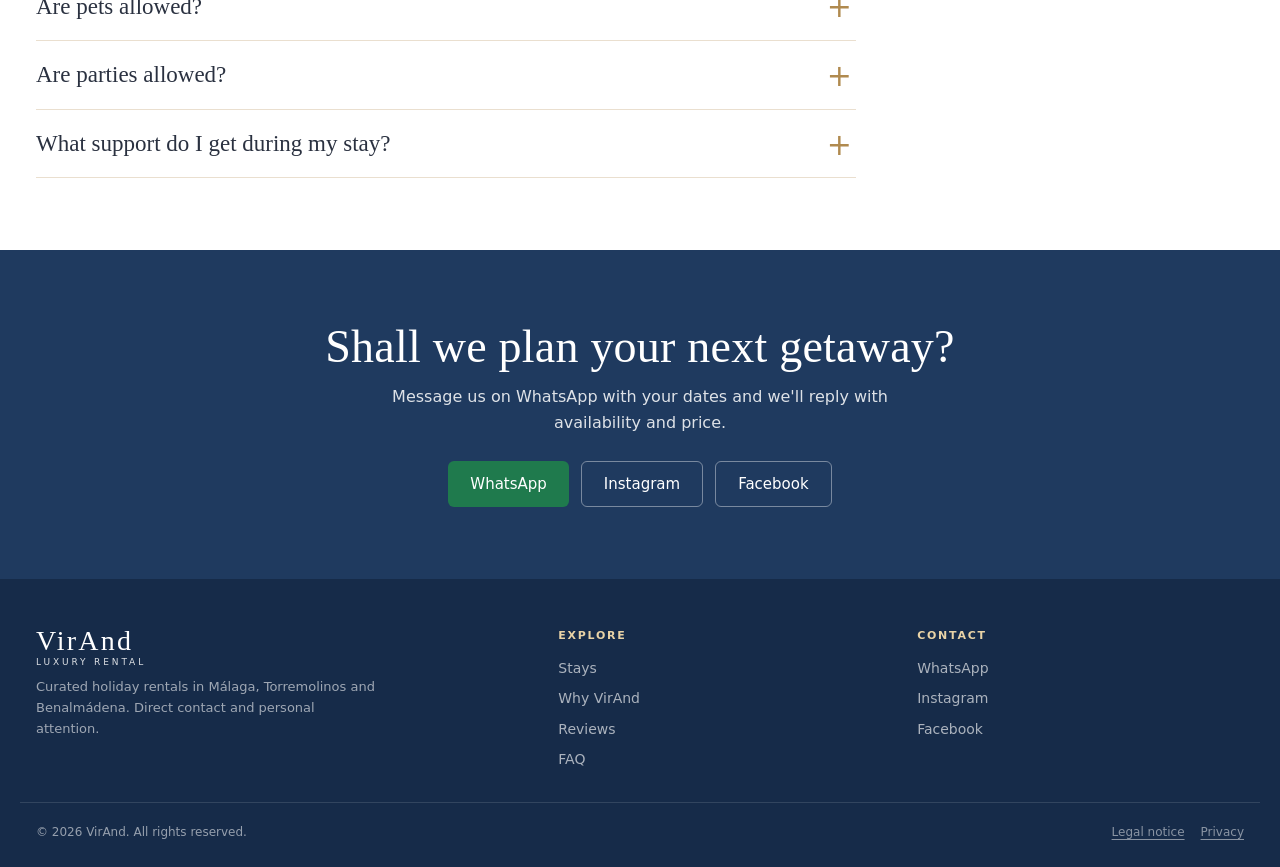
==== commit 8479514e: "Boutique visual polish: retouched hero photo, refined favicon, trust bar, card photo carousel & pill" ====
--- a/index.html
+++ b/index.html
@@ -5,14 +5,14 @@
 <meta name="viewport" content="width=device-width,initial-scale=1">
 <title>VirAnd Luxury Rental · Alquiler vacacional en Málaga y la Costa del Sol</title>
 <meta name="description" content="Alquiler vacacional exclusivo en Málaga, Torremolinos y Benalmádena. Alojamientos verificados, atención personalizada y consulta directa por WhatsApp.">
-<meta http-equiv="Content-Security-Policy" content="default-src 'self'; script-src 'self' https://maps.googleapis.com https://maps.gstatic.com; style-src 'self' 'unsafe-inline' https://fonts.googleapis.com; font-src 'self' https://fonts.gstatic.com; img-src 'self' data: blob: https://*.supabase.co https://maps.gstatic.com https://*.googleapis.com https://*.ggpht.com https://*.google.com; connect-src 'self' https://*.supabase.co https://*.googleapis.com; worker-src blob:; frame-src 'none'; object-src 'none'; base-uri 'self'; form-action 'self'">
+<meta http-equiv="Content-Security-Policy" content="default-src 'self'; script-src 'self'; style-src 'self' 'unsafe-inline' https://fonts.googleapis.com; font-src 'self' https://fonts.gstatic.com; img-src 'self' data: blob: https://*.supabase.co; connect-src 'self' https://*.supabase.co; frame-src 'none'; object-src 'none'; base-uri 'self'; form-action 'self'">
 <meta name="theme-color" content="#1f3a5f">
-<!-- PRUEBAS: quitar esta línea el día del lanzamiento con el dominio definitivo -->
-<meta name="robots" content="noindex,nofollow">
+<link rel="canonical" href="https://virandluxuryrental.com/">
 <meta property="og:type" content="website">
+<meta property="og:url" content="https://virandluxuryrental.com/">
 <meta property="og:title" content="VirAnd Luxury Rental">
 <meta property="og:description" content="Alquiler vacacional exclusivo en Málaga y la Costa del Sol.">
-<meta property="og:image" content="assets/img/hero-2000.webp">
+<meta property="og:image" content="https://virandluxuryrental.com/assets/img/hero-2000.webp">
 <link rel="icon" href="assets/img/favicon.svg" type="image/svg+xml">
 <link rel="preconnect" href="https://fonts.googleapis.com">
 <link rel="preconnect" href="https://fonts.gstatic.com" crossorigin>
@@ -63,6 +63,7 @@
     <label><span data-i18n="search.pax">Personas</span><select id="fPax"></select></label>
     <button class="btn btn-primary" type="submit" data-i18n="search.go">Buscar</button>
   </form>
+  <ul class="trust-bar" id="trustBar" aria-label="Garantías VirAnd"></ul>
 </div>
 
 <section class="section" id="alojamientos">
@@ -80,20 +81,15 @@
           <option value="precio-desc" data-i18n="sort.desc">Precio: de mayor a menor</option>
         </select></label>
       <button type="button" class="btn btn-ghost" id="clearDates" hidden data-i18n="filters.clear">Quitar fechas</button>
-      <div class="view-toggle" role="group" id="viewToggle">
-        <button type="button" data-view="list" aria-pressed="true" data-i18n="view.list">Lista</button>
-        <button type="button" data-view="map" aria-pressed="false" data-i18n="view.map">Mapa</button>
-      </div>
       <span class="count" id="count" aria-live="polite"></span>
     </div>
     <div class="svc-filters" id="svcFilters" role="group" data-i18n-aria="filters.services" aria-label="Filtrar por servicio" hidden></div>
-    <div class="layout" id="layout" data-view="list">
+    <div class="layout no-map" id="layout">
       <div class="cards" id="cards">
         <div class="card skel" aria-hidden="true"><div class="im"></div><div class="body"><span class="sk-s"></span><span class="sk-t"></span><span class="sk-m"></span></div></div>
         <div class="card skel" aria-hidden="true"><div class="im"></div><div class="body"><span class="sk-s"></span><span class="sk-t"></span><span class="sk-m"></span></div></div>
         <div class="card skel" aria-hidden="true"><div class="im"></div><div class="body"><span class="sk-s"></span><span class="sk-t"></span><span class="sk-m"></span></div></div>
       </div>
-      <div id="mapbox" aria-label="Mapa"></div>
     </div>
   </div>
 </section>
@@ -143,7 +139,34 @@
 </section>
 </main>
 
-<footer><div class="wrap" data-i18n="footer">© 2026 VirAnd. Todos los derechos reservados.</div></footer>
+<footer class="site-footer">
+  <div class="wrap footer-grid">
+    <div class="footer-brand">
+      <a class="logo" href="#top" aria-label="VirAnd Luxury Rental">VirAnd<small>Luxury Rental</small></a>
+      <p data-i18n="footer.desc">Alquiler vacacional seleccionado en Málaga, Torremolinos y Benalmádena. Trato directo y atención personalizada.</p>
+    </div>
+    <div class="footer-col">
+      <h4 data-i18n="footer.explore">Explorar</h4>
+      <a href="#alojamientos" data-i18n="nav.stays">Alojamientos</a>
+      <a href="#por-que" data-i18n="nav.why">Por qué VirAnd</a>
+      <a href="#opiniones" data-i18n="nav.reviews">Opiniones</a>
+      <a href="#faq" data-i18n="nav.faq">Preguntas</a>
+    </div>
+    <div class="footer-col">
+      <h4 data-i18n="footer.contact">Contacto</h4>
+      <a id="fWa" target="_blank" rel="noopener">WhatsApp</a>
+      <a id="fIg" target="_blank" rel="noopener" data-i18n="contact.ig">Instagram</a>
+      <a id="fFb" target="_blank" rel="noopener" data-i18n="contact.fb">Facebook</a>
+    </div>
+  </div>
+  <div class="wrap footer-bottom">
+    <span data-i18n="footer">© 2026 VirAnd. Todos los derechos reservados.</span>
+    <span class="footer-legal">
+      <button type="button" data-legal="notice" data-i18n="legal.notice">Aviso legal</button>
+      <button type="button" data-legal="privacy" data-i18n="legal.privacy">Privacidad</button>
+    </span>
+  </div>
+</footer>
 
 <a class="wa-float" id="waFloat" target="_blank" rel="noopener" data-i18n-aria="wa.float" aria-label="Escríbenos por WhatsApp"></a>
 
@@ -169,7 +192,6 @@
 <script src="assets/js/availability.js"></script>
 <script src="assets/js/data-source.js"></script>
 <script src="assets/js/calendar.js"></script>
-<script src="assets/js/map.js"></script>
 <script src="assets/js/pricing.js"></script>
 <script src="assets/js/main.js"></script>
 </body>
--- a/assets/css/style.css
+++ b/assets/css/style.css
@@ -59,18 +59,23 @@
 }
 
 /* portada */
-.hero{position:relative;min-height:min(92vh,760px);display:flex;align-items:flex-end;color:#fff;background:#1f3a5f}
-.hero picture,.hero img.bg{position:absolute;inset:0;width:100%;height:100%;object-fit:cover}
-.hero::after{content:"";position:absolute;inset:0;background:linear-gradient(rgba(20,40,70,.45),rgba(20,40,70,.25) 35%,rgba(20,40,70,.78))}
-.hero .wrap{position:relative;z-index:2;width:100%;padding-bottom:116px}
+.hero{position:relative;min-height:min(90vh,740px);display:flex;align-items:flex-end;color:#fff;background:#1f3a5f;overflow:hidden}
+.hero picture,.hero img.bg{position:absolute;inset:0;width:100%;height:100%;object-fit:cover;object-position:28% 58%}
+.hero::after{content:"";position:absolute;inset:0;background:linear-gradient(180deg,rgba(18,36,64,.38) 0%,rgba(18,36,64,.12) 38%,rgba(16,32,58,.72) 100%),radial-gradient(ellipse at 20% 85%,rgba(14,28,52,.42),transparent 65%)}
+.hero .wrap{position:relative;z-index:2;width:100%;padding-bottom:116px;animation:fadeUp .7s ease both}
 .hero h1{font-size:clamp(44px,8vw,84px);max-width:760px;margin:12px 0 16px}
-.hero p.lead{font-size:clamp(16px,2.2vw,20px);font-weight:300;max-width:560px;opacity:.95}
+.hero p.lead{font-size:clamp(16px,2.2vw,20px);font-weight:300;max-width:560px;opacity:.96}
 .hero .eyebrow{color:#f1dfb9;text-shadow:0 1px 8px rgba(0,0,0,.4)}
 .hero h1,.hero p.lead{text-shadow:0 2px 24px rgba(10,25,50,.45)}
-
-/* buscador */
+@keyframes fadeUp{from{opacity:0;transform:translateY(14px)}to{opacity:1;transform:none}}
+
+/* buscador + banda de confianza */
 .search-wrap{position:relative;z-index:5;margin-top:-52px}
-.search{display:grid;grid-template-columns:1.3fr 1fr 1fr .8fr auto;background:var(--paper);border-radius:var(--radius);box-shadow:var(--shadow);overflow:hidden}
+.search{display:grid;grid-template-columns:1.3fr 1fr 1fr .8fr auto;background:var(--paper);border-radius:10px;border:1px solid rgba(176,138,79,.22);box-shadow:0 20px 44px rgba(24,42,72,.16);overflow:hidden}
+.trust-bar{list-style:none;display:flex;flex-wrap:wrap;justify-content:space-between;gap:10px 20px;margin-top:20px;padding:14px 20px;background:rgba(255,255,255,.72);border:1px solid var(--line);border-radius:10px;font-size:13px;color:var(--ink)}
+.trust-bar li{display:inline-flex;align-items:center;gap:8px;font-weight:500}
+.trust-bar svg{width:17px;height:17px;stroke:var(--sand);flex-shrink:0}
+@media(max-width:720px){.trust-bar{display:grid;grid-template-columns:1fr 1fr;gap:10px 12px;padding:12px 14px;font-size:12px}}
 .search label{display:block;padding:14px 18px 12px;border-right:1px solid var(--line);cursor:pointer}
 .search label span{display:block;font-size:10px;letter-spacing:.14em;text-transform:uppercase;color:var(--sand);font-weight:600;margin-bottom:2px}
 .search select,.search input{width:100%;border:0;background:transparent;font:inherit;font-size:15px;color:var(--ink);padding:2px 0;outline-offset:6px}
@@ -92,23 +97,28 @@
 .view-toggle{display:none}
 .layout{display:grid;grid-template-columns:minmax(0,1.15fr) minmax(0,1fr);gap:28px;align-items:start}
 .cards{display:grid;grid-template-columns:repeat(2,minmax(0,1fr));gap:22px}
-.card{text-decoration:none;color:inherit;background:var(--paper);border-radius:var(--radius);overflow:hidden;box-shadow:0 1px 0 var(--line);display:flex;flex-direction:column;text-align:left;transition:box-shadow .25s,transform .25s}
-.card:hover,.card.hl{box-shadow:var(--shadow);transform:translateY(-3px)}
+.card{text-decoration:none;color:inherit;background:var(--paper);border-radius:10px;border:1px solid rgba(176,138,79,.16);overflow:hidden;box-shadow:0 4px 16px rgba(30,50,80,.05);display:flex;flex-direction:column;text-align:left;transition:box-shadow .28s,transform .28s,border-color .28s}
+.card:hover,.card.hl{box-shadow:0 20px 42px rgba(26,44,74,.14);border-color:rgba(176,138,79,.4);transform:translateY(-4px)}
 .card .im{aspect-ratio:4/3;overflow:hidden;position:relative;background:#e9e2d4}
 .card .im img{width:100%;height:100%;object-fit:cover;transition:transform .6s}
 .card:hover .im img{transform:scale(1.04)}
-.badge{position:absolute;top:10px;left:10px;background:rgba(255,255,255,.95);color:var(--free);font-size:12px;font-weight:600;padding:4px 10px;border-radius:99px}
-.card .body{padding:16px 18px 18px;display:flex;flex-direction:column;gap:6px;flex:1}
+.card-nav{position:absolute;top:50%;transform:translateY(-50%);width:32px;height:32px;border-radius:50%;background:rgba(255,255,255,.92);color:var(--ink);font-size:18px;line-height:1;display:flex;align-items:center;justify-content:center;opacity:0;transition:opacity .2s,background .2s;box-shadow:0 2px 8px rgba(0,0,0,.18);z-index:2}
+.card-nav.prev{left:8px}.card-nav.next{right:8px}
+.card:hover .card-nav,.card:focus-within .card-nav{opacity:1}
+.card-nav:hover{background:#fff}
+.photo-cnt{position:absolute;bottom:9px;right:9px;background:rgba(18,32,56,.68);backdrop-filter:blur(4px);color:#fff;font-size:11px;font-weight:500;padding:3px 9px;border-radius:99px;letter-spacing:.02em}
+.badge{position:absolute;top:10px;left:10px;background:rgba(255,255,255,.95);color:var(--free);font-size:12px;font-weight:600;padding:4px 10px;border-radius:99px;box-shadow:0 2px 8px rgba(0,0,0,.1)}
+.card .body{padding:18px 18px 18px;display:flex;flex-direction:column;gap:6px;flex:1}
 .card h3{font-size:24px;line-height:1.12}
 .card .meta{font-size:13px;color:var(--muted)}
-.card .zone{font-size:12px;letter-spacing:.1em;text-transform:uppercase;color:var(--sand);font-weight:500}
-.chips{display:flex;flex-wrap:wrap;gap:6px 14px;font-size:13px;color:var(--ink);margin-top:2px}
-.chips span{display:inline-flex;align-items:center;gap:6px}
-.chips svg{width:16px;height:16px;stroke:var(--sand)}
-.card .foot{margin-top:auto;padding-top:10px;display:flex;justify-content:space-between;align-items:baseline;border-top:1px solid var(--line)}
-.price b{font-family:var(--serif);font-size:26px;font-weight:600}
+.card .zone{font-size:11px;letter-spacing:.12em;text-transform:uppercase;color:var(--sand);font-weight:600}
+.chips{display:flex;flex-wrap:wrap;gap:6px;font-size:12px;color:var(--ink);margin-top:4px}
+.chips span{display:inline-flex;align-items:center;gap:5px;padding:3px 9px;border-radius:99px;background:#f7f2e8;border:1px solid rgba(176,138,79,.16)}
+.chips svg{width:14px;height:14px;stroke:var(--sand)}
+.card .foot{margin-top:auto;padding-top:12px;display:flex;justify-content:space-between;align-items:center;border-top:1px solid var(--line)}
+.price b{font-family:var(--serif);font-size:27px;font-weight:600;color:var(--blue)}
 .price small{color:var(--muted);font-size:12px}
-.rating{font-size:13px;color:var(--sand);font-weight:600}
+.rating{font-size:12px;color:#8a6429;background:#faf2e2;padding:3px 9px;border-radius:99px;font-weight:600}
 .empty{padding:40px 20px;text-align:center;color:var(--muted);background:var(--paper);border-radius:var(--radius);grid-column:1/-1}
 #mapbox{position:sticky;top:calc(var(--header-h) + 16px);height:calc(100vh - var(--header-h) - 40px);min-height:420px;max-height:780px;border-radius:var(--radius);overflow:hidden;background:#e9e2d4;box-shadow:0 1px 0 var(--line)}
 #mapbox .map-note{height:100%;display:flex;align-items:center;justify-content:center;text-align:center;padding:30px;color:var(--muted);font-size:14px}
@@ -133,19 +143,23 @@
 
 /* por qué */
 .why{background:var(--paper)}
-.why-grid{display:grid;grid-template-columns:repeat(4,1fr);gap:28px}
-.why-item svg{width:34px;height:34px;stroke:var(--sand);margin-bottom:14px}
-.why-item h3{font-size:24px;margin-bottom:6px}
-.why-item p{color:var(--muted);font-size:15px}
+.why-grid{display:grid;grid-template-columns:repeat(4,1fr);gap:22px}
+.why-item{position:relative;background:var(--cream);border:1px solid var(--line);border-radius:10px;padding:24px 20px 22px}
+.why-num{position:absolute;top:16px;right:18px;font-family:var(--serif);font-size:28px;color:rgba(176,138,79,.38);line-height:1;font-weight:600}
+.why-ico{display:inline-flex;align-items:center;justify-content:center;width:46px;height:46px;border-radius:50%;background:var(--paper);border:1px solid var(--line);margin-bottom:14px}
+.why-item svg{width:22px;height:22px;stroke:var(--sand)}
+.why-item h3{font-size:23px;margin-bottom:6px;color:var(--blue)}
+.why-item p{color:var(--muted);font-size:14px;line-height:1.55}
 @media(max-width:900px){.why-grid{grid-template-columns:1fr 1fr}}
 @media(max-width:520px){.why-grid{grid-template-columns:1fr}}
 
 /* opiniones */
 .reviews{display:grid;grid-template-columns:repeat(3,1fr);gap:22px}
-.review{background:var(--paper);border-radius:var(--radius);padding:26px;box-shadow:0 1px 0 var(--line)}
-.review .stars{color:var(--sand);letter-spacing:3px;margin-bottom:12px}
-.review blockquote{font-family:var(--serif);font-size:21px;line-height:1.3}
-.review cite{display:block;margin-top:16px;font:500 13px var(--sans);color:var(--muted);font-style:normal}
+.review{position:relative;background:var(--paper);border-radius:10px;border:1px solid var(--line);border-top:3px solid var(--sand);padding:28px 26px 24px;box-shadow:0 4px 16px rgba(30,50,80,.04);display:flex;flex-direction:column}
+.review::after{content:"“";position:absolute;top:10px;right:20px;font-family:var(--serif);font-size:68px;line-height:1;color:rgba(176,138,79,.16);pointer-events:none}
+.review .stars{color:var(--sand);letter-spacing:3px;margin-bottom:12px;font-size:15px}
+.review blockquote{font-family:var(--serif);font-size:21px;line-height:1.34;color:var(--ink)}
+.review cite{display:block;margin-top:auto;padding-top:16px;font:500 13px var(--sans);color:var(--muted);font-style:normal}
 @media(max-width:900px){.reviews{grid-template-columns:1fr}}
 
 /* faq */
@@ -164,7 +178,22 @@
 .contact .actions{display:flex;flex-wrap:wrap;gap:12px;justify-content:center}
 .contact .btn-ghost{background:transparent;color:#fff;border-color:rgba(255,255,255,.4)}
 .contact .btn-ghost:hover{border-color:#fff}
-footer{background:var(--blue-dark);color:rgba(255,255,255,.7);font-size:13px;padding:22px 0;text-align:center}
+.site-footer{background:var(--blue-dark);color:rgba(255,255,255,.78);font-size:14px;padding:48px 0 24px}
+.footer-grid{display:grid;grid-template-columns:1.5fr 1fr 1fr;gap:32px;padding-bottom:32px;border-bottom:1px solid rgba(255,255,255,.12)}
+.footer-brand .logo{color:#fff;display:inline-block;margin-bottom:10px}
+.footer-brand p{max-width:340px;font-size:13px;line-height:1.6;opacity:.75}
+.footer-col{display:flex;flex-direction:column;gap:8px}
+.footer-col h4{font-family:var(--sans);font-size:11px;letter-spacing:.16em;text-transform:uppercase;color:#e9d3a6;margin-bottom:4px;font-weight:600}
+.footer-col a{text-decoration:none;font-size:14px;opacity:.82;width:fit-content}
+.footer-col a:hover{opacity:1;text-decoration:underline;text-underline-offset:4px;text-decoration-color:var(--sand)}
+.footer-bottom{display:flex;align-items:center;justify-content:space-between;flex-wrap:wrap;gap:12px;padding-top:20px;font-size:12px;opacity:.7}
+.footer-legal{display:flex;gap:16px}
+.footer-legal button{font-size:12px;text-decoration:underline;text-underline-offset:3px;opacity:.9}
+.footer-legal button:hover{opacity:1;color:#fff}
+.legal-box{padding:42px 28px 36px;max-width:680px;margin:0 auto}
+.legal-box h2{margin:8px 0 14px;font-size:34px}
+.legal-box p{color:var(--ink);line-height:1.7}
+@media(max-width:720px){.footer-grid{grid-template-columns:1fr;gap:24px}}
 
 /* modal */
 .modal{position:fixed;inset:0;z-index:100;display:none;background:rgba(20,30,50,.6);overflow-y:auto;overscroll-behavior:contain}
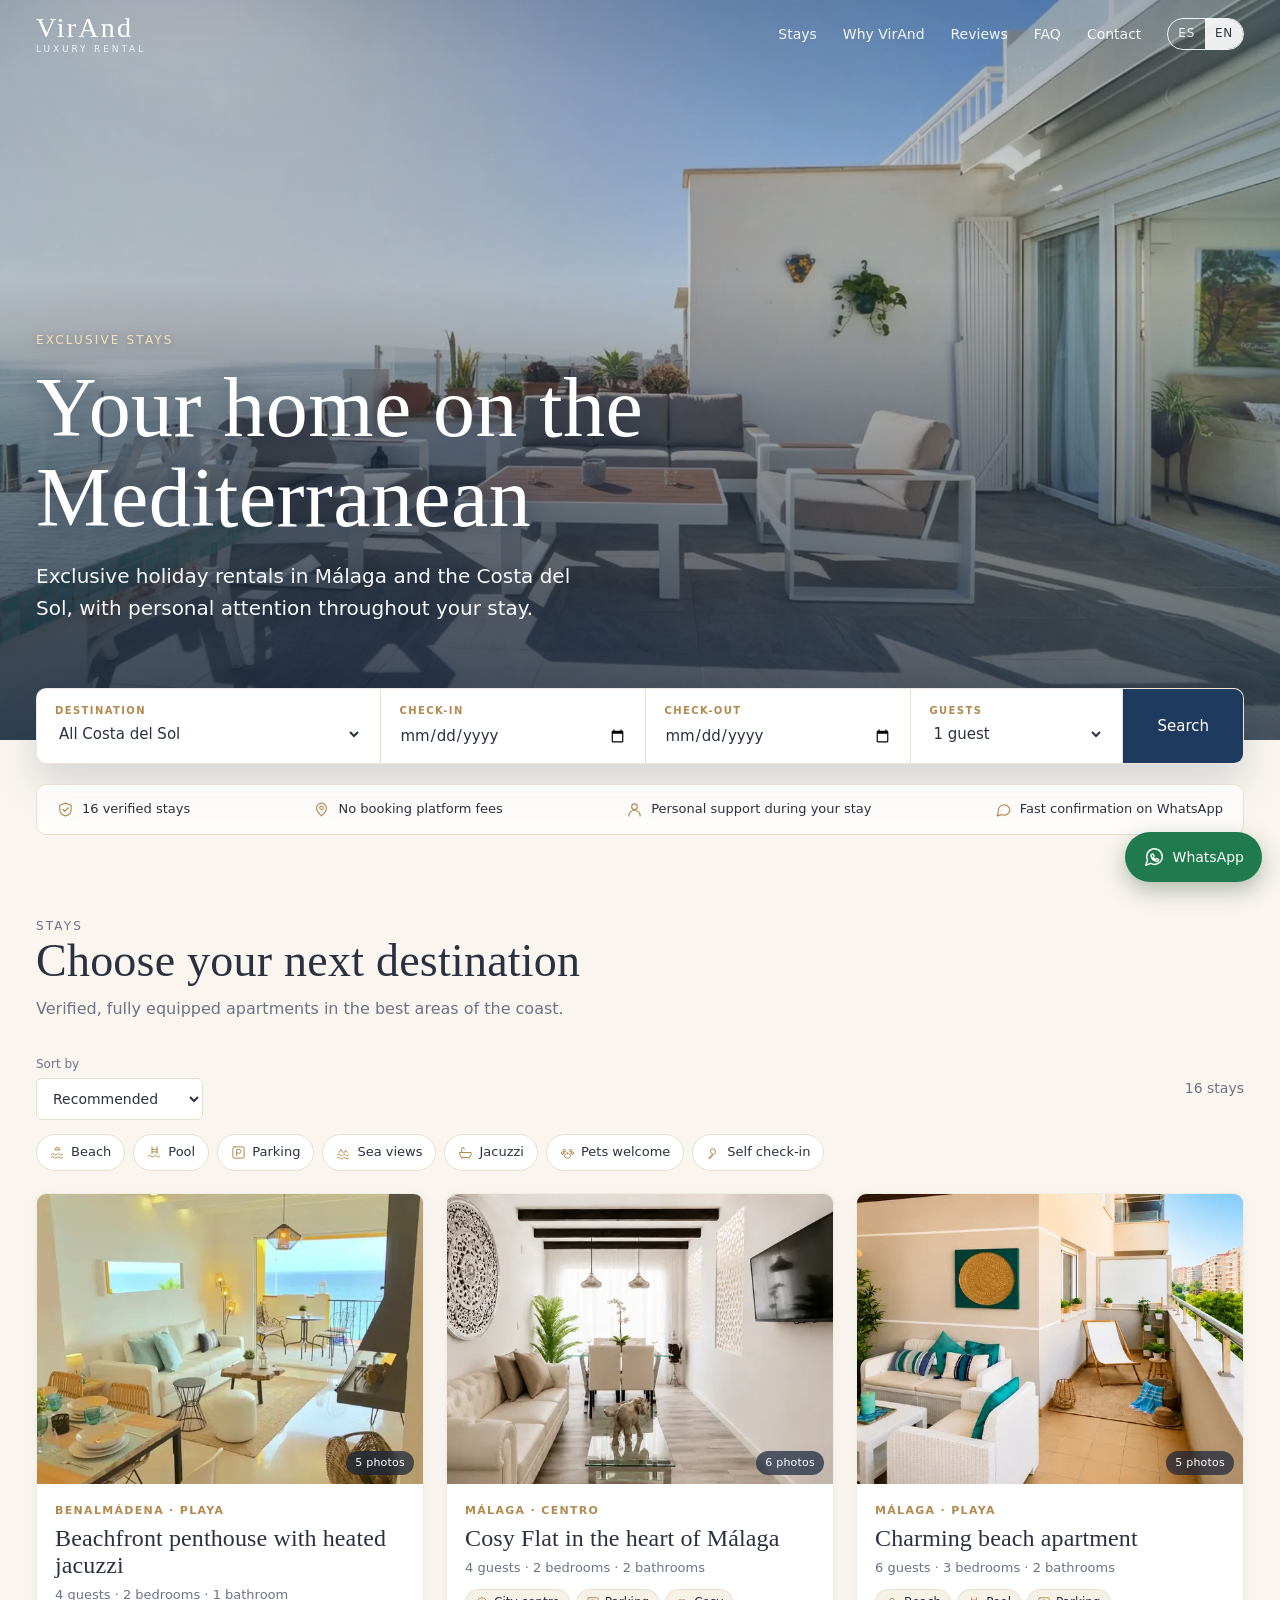
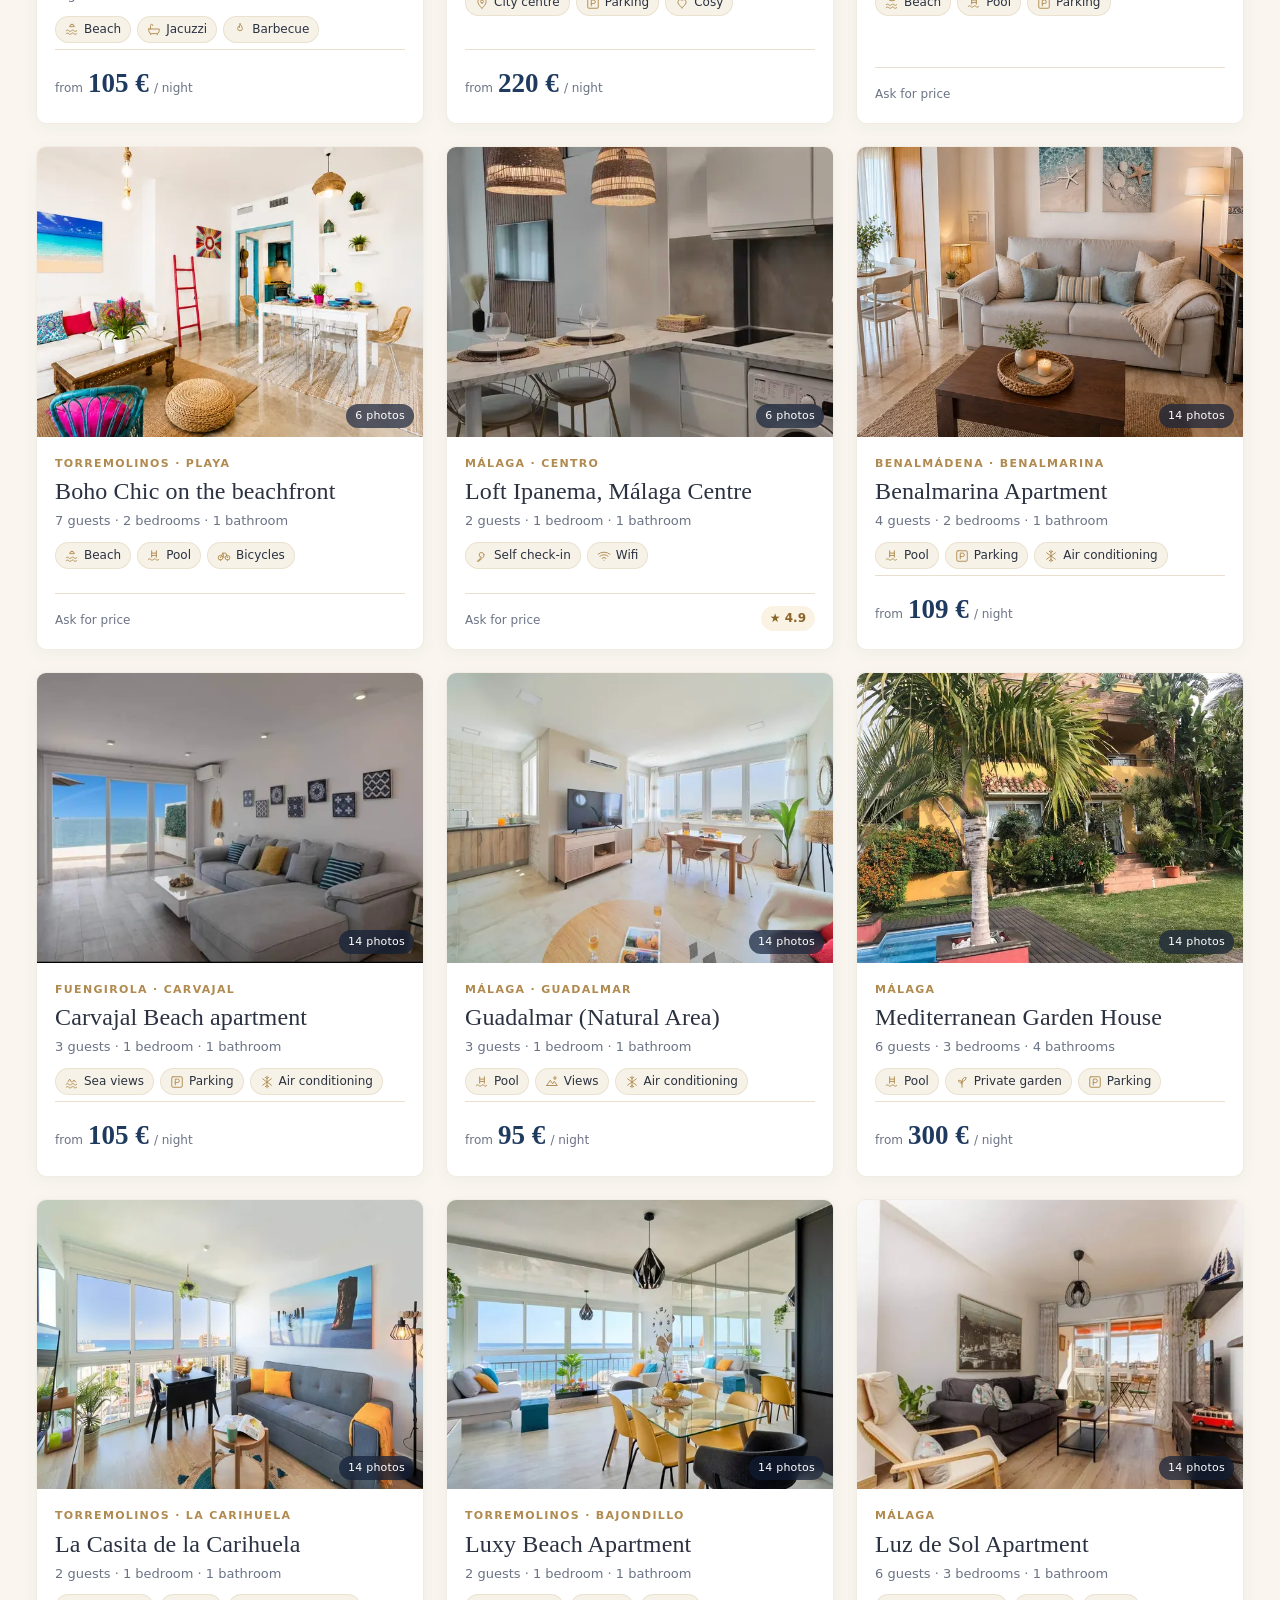
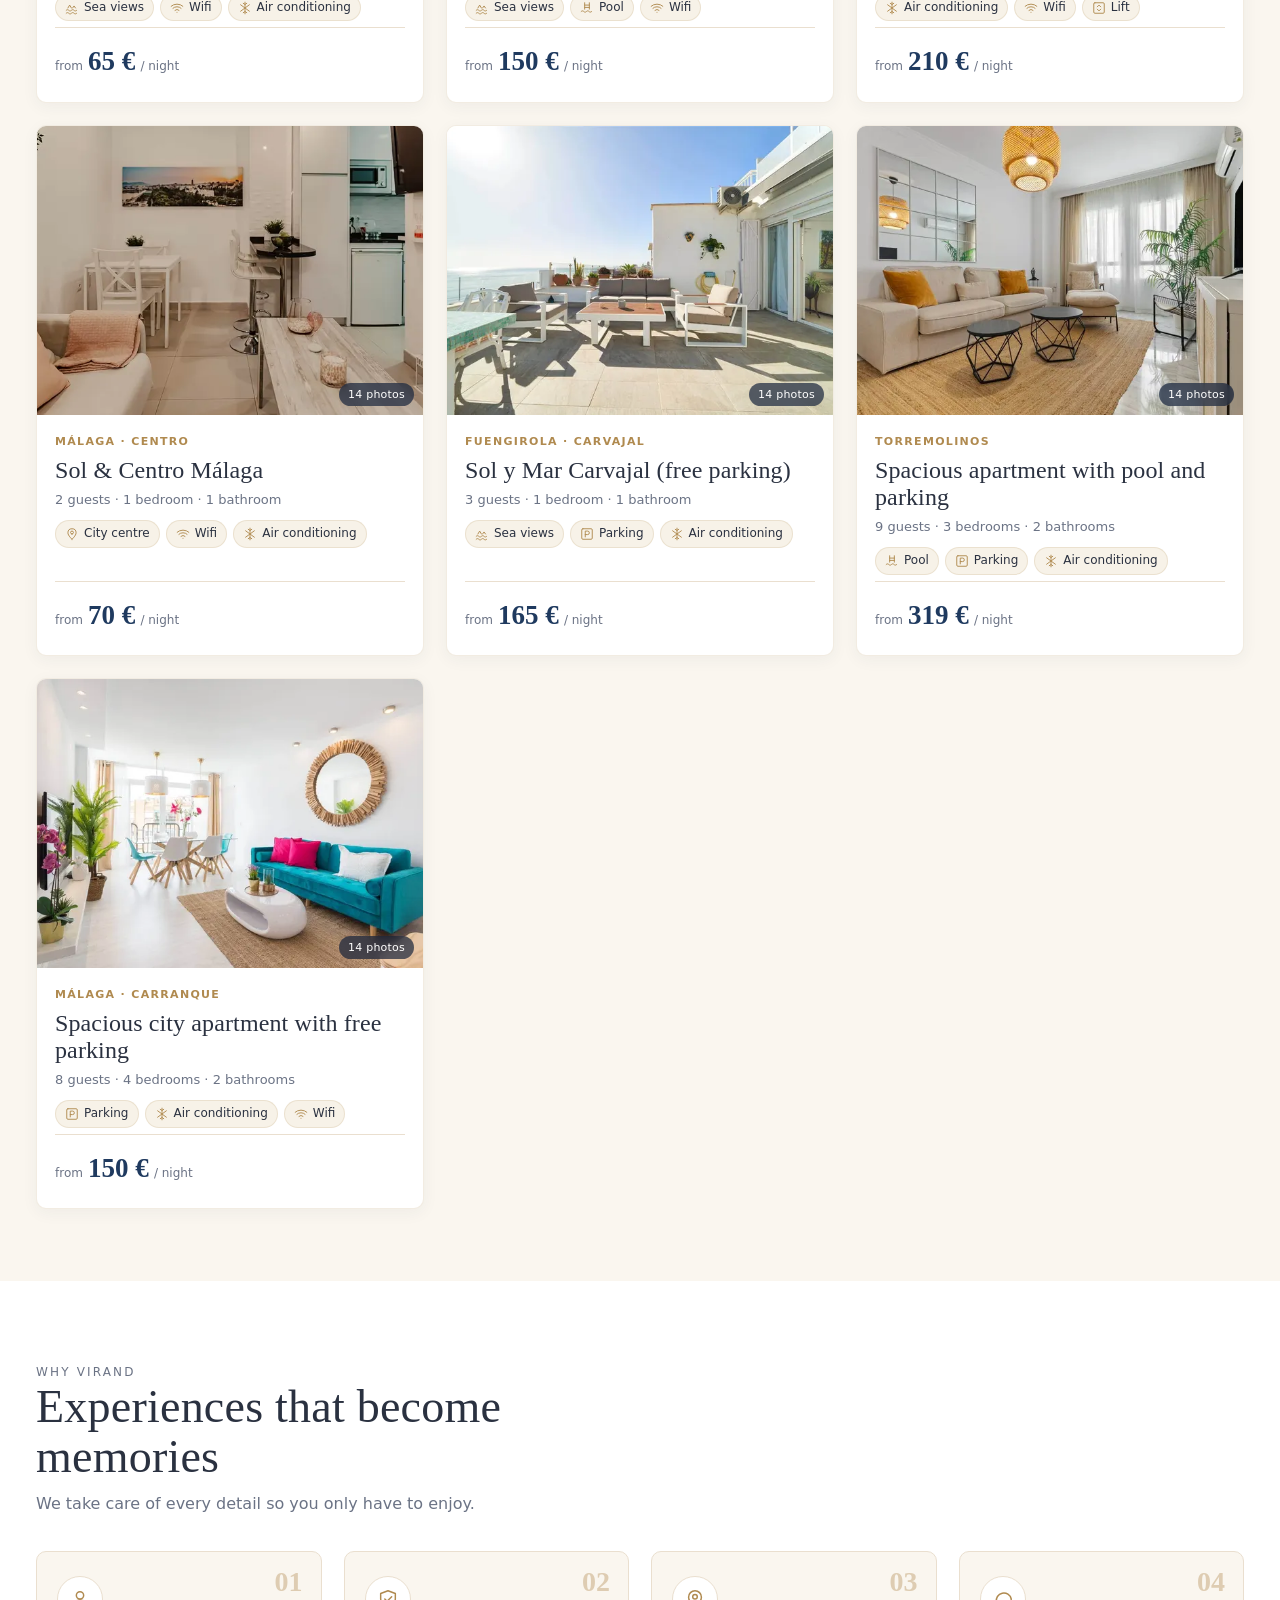
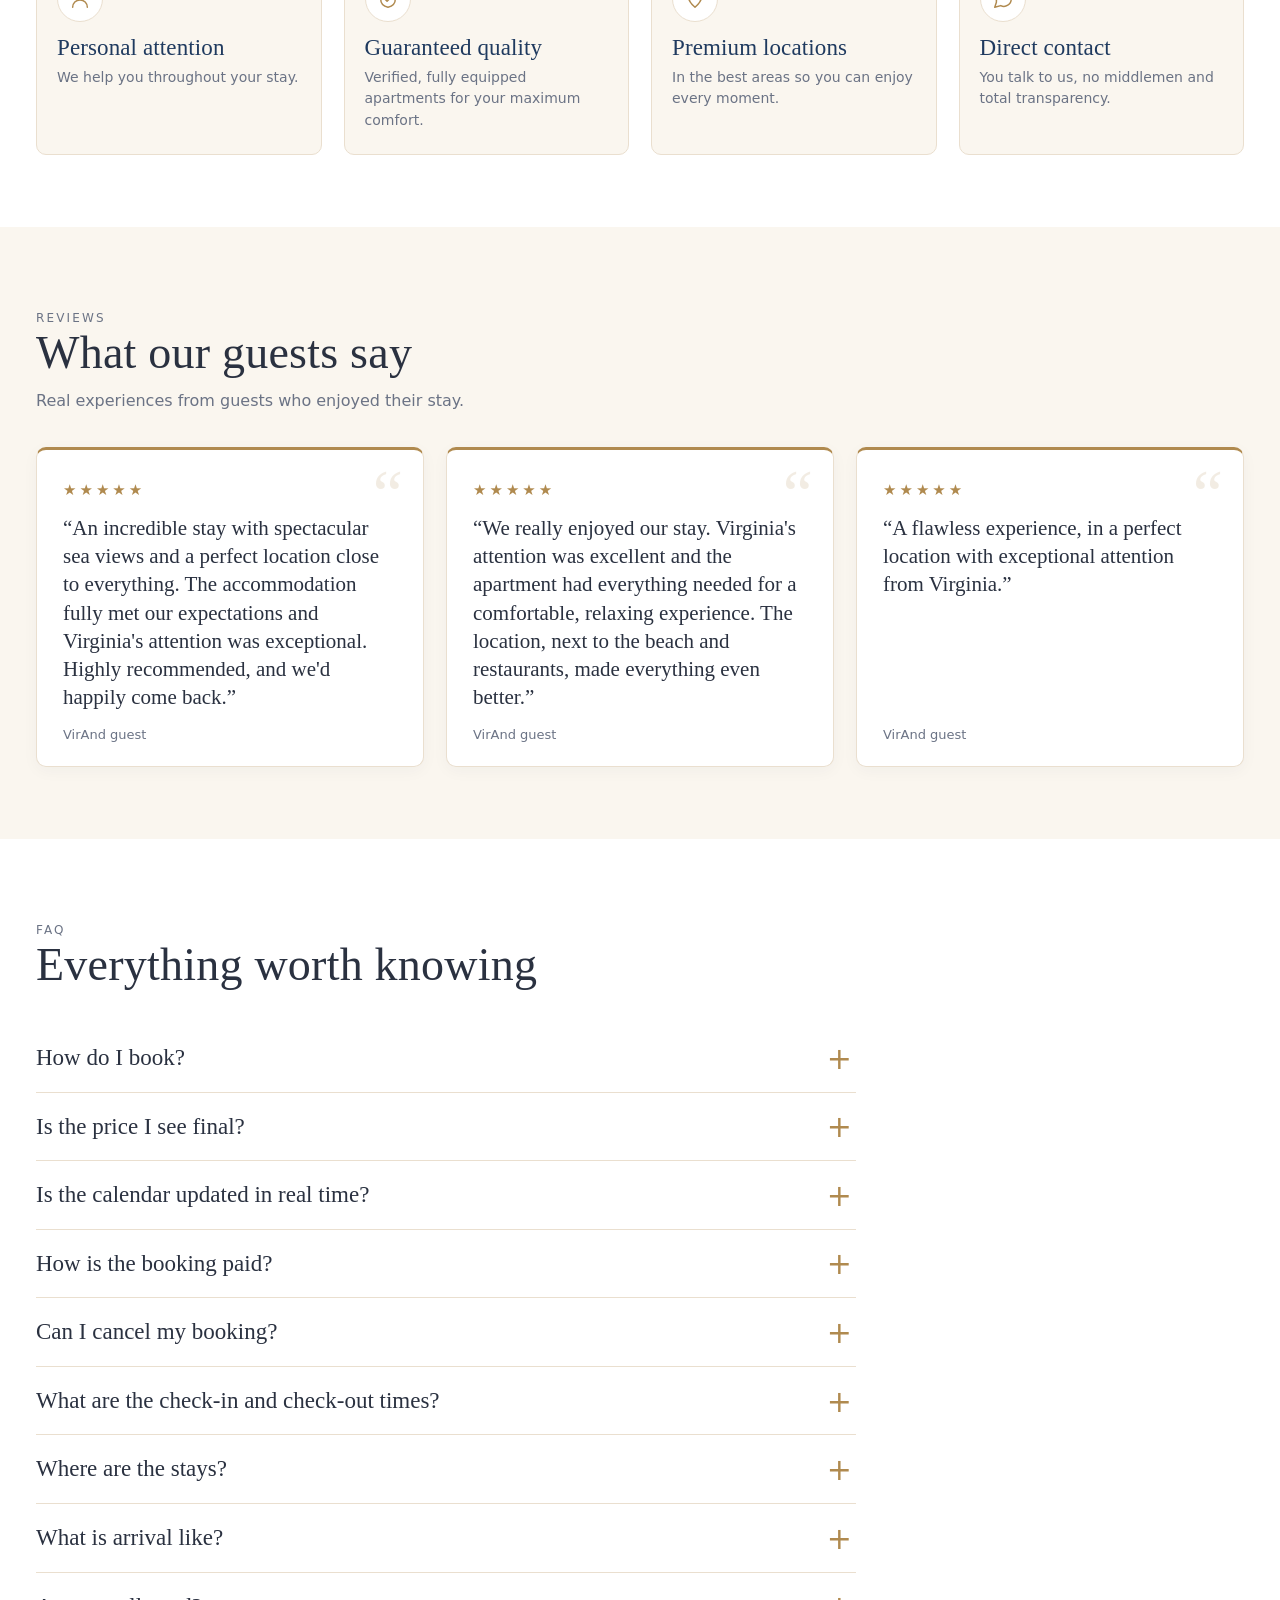
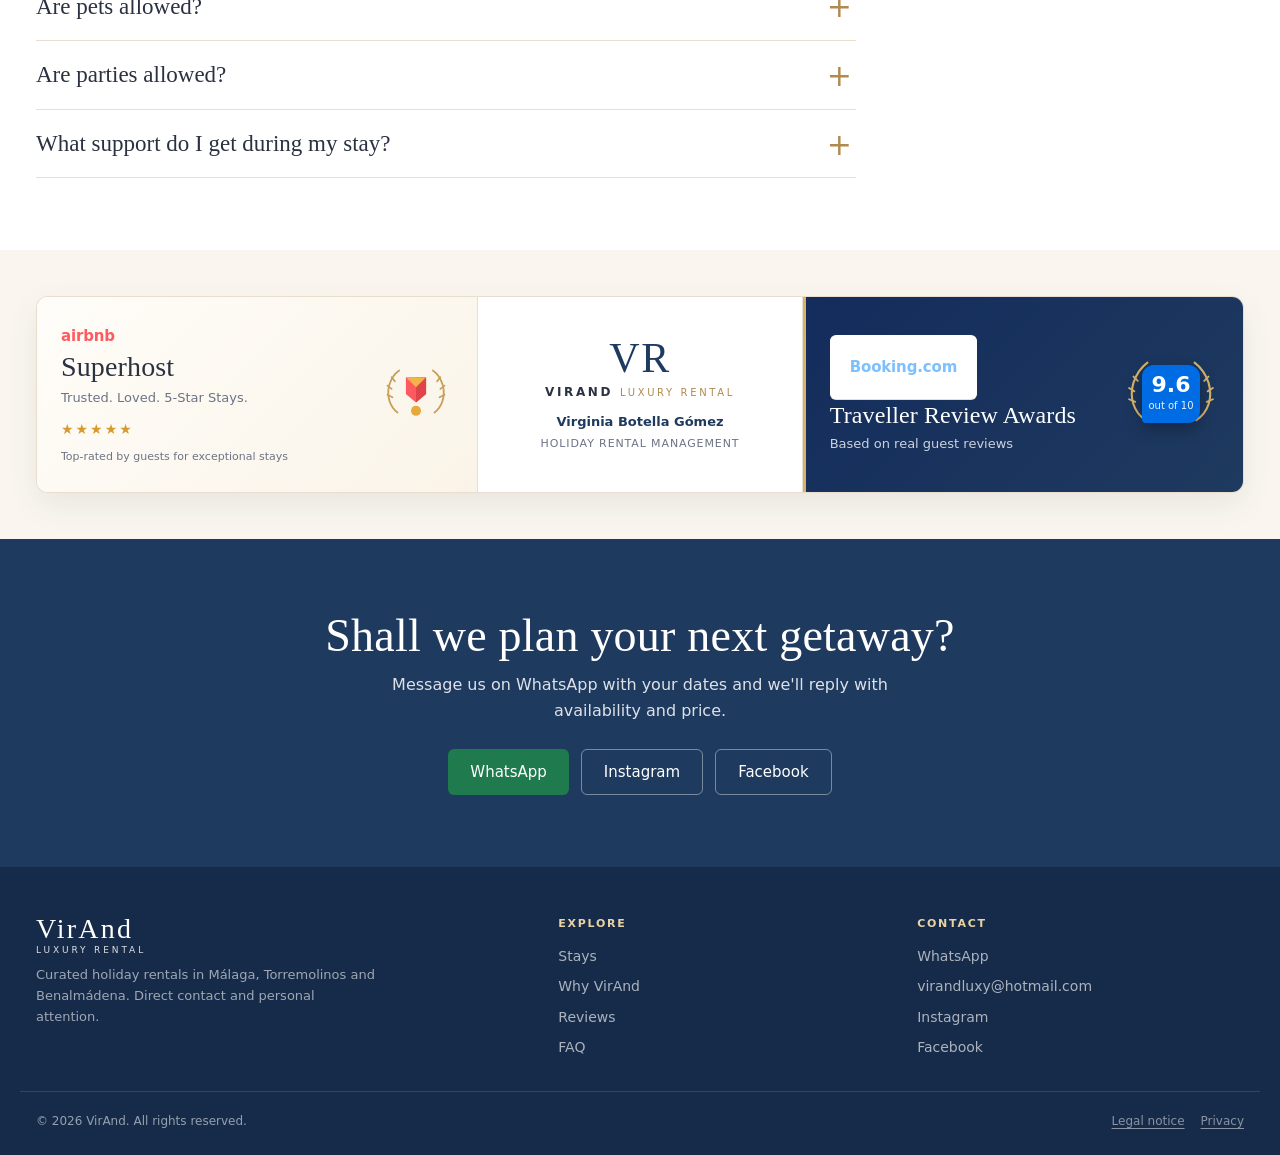
==== commit 1ebb17e7: "Add responsive Airbnb Superhost + VirAnd + Booking 9.6 awards banner above footer and contact email" ====
--- a/index.html
+++ b/index.html
@@ -126,6 +126,56 @@
   </div>
 </section>
 
+<section class="section awards-sec" aria-label="Reconocimientos Airbnb y Booking">
+  <div class="wrap">
+    <div class="awards-banner">
+      <div class="award-card award-airbnb">
+        <div class="award-copy">
+          <span class="award-brand airbnb">airbnb</span>
+          <h3 data-i18n="awards.airbnbTitle">Superanfitrión</h3>
+          <p class="award-sub" data-i18n="awards.airbnbSub">Estancias 5 estrellas valoradas por nuestros huéspedes.</p>
+          <div class="award-stars"><span aria-label="5/5">★★★★★</span><small data-i18n="awards.airbnbNote">Atención excepcional y hospitalidad verificada</small></div>
+        </div>
+        <div class="award-medal" aria-hidden="true">
+          <svg viewBox="0 0 88 88" fill="none">
+            <path d="M22 66c-9-7-13-19-10-32 2-7 6-14 12-18M66 66c9-7 13-19 10-32-2-7-6-14-12-18" stroke="#c8a05a" stroke-width="2.2" stroke-linecap="round"/>
+            <path d="M16 48l-6-3M15 38l-5-4M19 29l-4-5M72 48l6-3M73 38l5-4M69 29l4-5" stroke="#c8a05a" stroke-width="2" stroke-linecap="round"/>
+            <path d="M32 24h24v20l-12 10-12-10V24z" fill="#ff5a5f"/>
+            <path d="M44 24h12v20l-12 10V24z" fill="#e04349"/>
+            <path d="M32 24h24l-12 12-12-12z" fill="#f3b24a"/>
+            <circle cx="44" cy="64" r="6" fill="#e5a93c"/>
+          </svg>
+        </div>
+      </div>
+
+      <div class="award-center">
+        <span class="award-mono">VR</span>
+        <strong>VIRAND <small>LUXURY RENTAL</small></strong>
+        <span class="award-host">Virginia Botella Gómez</span>
+        <span class="award-role" data-i18n="awards.centerSub">Gestión de alquiler vacacional</span>
+      </div>
+
+      <div class="award-card award-booking">
+        <div class="award-copy">
+          <span class="award-brand booking">Booking.com</span>
+          <h3 data-i18n="awards.bookingSub">Traveller Review Awards</h3>
+          <p class="award-sub" data-i18n="awards.bookingNote">Basado en opiniones reales de huéspedes</p>
+        </div>
+        <div class="booking-badge">
+          <svg class="laurel" viewBox="0 0 110 92" fill="none" aria-hidden="true">
+            <path d="M26 76C12 67 7 50 12 33c3-9 8-17 16-23M84 76c14-9 19-26 14-43-3-9-8-17-16-23" stroke="#d8b26a" stroke-width="2.4" stroke-linecap="round"/>
+            <path d="M14 55l-7-3M13 43l-6-4M17 31l-5-5M96 55l7-3M97 43l6-4M93 31l5-5" stroke="#d8b26a" stroke-width="2.1" stroke-linecap="round"/>
+          </svg>
+          <div class="booking-score">
+            <b data-i18n="awards.bookingScore">9,6</b>
+            <small data-i18n="awards.bookingOf">de 10</small>
+          </div>
+        </div>
+      </div>
+    </div>
+  </div>
+</section>
+
 <section class="section contact" id="contacto">
   <div class="wrap">
     <h2 data-i18n="contact.title">¿Hablamos de tu próxima escapada?</h2>
@@ -155,6 +205,7 @@
     <div class="footer-col">
       <h4 data-i18n="footer.contact">Contacto</h4>
       <a id="fWa" target="_blank" rel="noopener">WhatsApp</a>
+      <a href="mailto:virandluxy@hotmail.com">virandluxy@hotmail.com</a>
       <a id="fIg" target="_blank" rel="noopener" data-i18n="contact.ig">Instagram</a>
       <a id="fFb" target="_blank" rel="noopener" data-i18n="contact.fb">Facebook</a>
     </div>
--- a/assets/css/style.css
+++ b/assets/css/style.css
@@ -119,7 +119,8 @@
 .price b{font-family:var(--serif);font-size:27px;font-weight:600;color:var(--blue)}
 .price small{color:var(--muted);font-size:12px}
 .rating{font-size:12px;color:#8a6429;background:#faf2e2;padding:3px 9px;border-radius:99px;font-weight:600}
-.empty{padding:40px 20px;text-align:center;color:var(--muted);background:var(--paper);border-radius:var(--radius);grid-column:1/-1}
+.empty{padding:44px 22px;text-align:center;color:var(--muted);background:var(--paper);border:1px solid var(--line);border-radius:10px;grid-column:1/-1}
+.empty-act{display:flex;flex-wrap:wrap;gap:10px;justify-content:center;margin-top:16px}
 #mapbox{position:sticky;top:calc(var(--header-h) + 16px);height:calc(100vh - var(--header-h) - 40px);min-height:420px;max-height:780px;border-radius:var(--radius);overflow:hidden;background:#e9e2d4;box-shadow:0 1px 0 var(--line)}
 #mapbox .map-note{height:100%;display:flex;align-items:center;justify-content:center;text-align:center;padding:30px;color:var(--muted);font-size:14px}
 #mapbox .map-note p{margin-bottom:14px}
@@ -170,6 +171,41 @@
 .faq summary:after{content:"+";position:absolute;right:4px;top:50%;transform:translateY(-50%);font:300 30px var(--sans);color:var(--sand);transition:transform .25s}
 .faq details[open] summary:after{transform:translateY(-50%) rotate(45deg)}
 .faq details p{padding:0 40px 22px 0;color:var(--muted)}
+
+/* reconocimientos (Airbnb Superhost + VirAnd + Booking 9,6) */
+.awards-sec{padding:46px 0;background:var(--cream)}
+.awards-banner{display:grid;grid-template-columns:1.15fr .85fr 1.15fr;background:var(--paper);border:1px solid rgba(176,138,79,.28);border-radius:12px;overflow:hidden;box-shadow:0 12px 32px rgba(26,44,74,.08)}
+.award-card{display:flex;align-items:center;justify-content:space-between;gap:14px;padding:26px 24px}
+.award-airbnb{background:linear-gradient(135deg,#fffdf9 0%,#faf4e8 100%)}
+.award-brand{display:inline-block;font-size:15px;font-weight:700;letter-spacing:-.01em;margin-bottom:4px}
+.award-brand.airbnb{color:#ff5a5f}
+.award-brand.booking{color:#7cc0ff}
+.award-card h3{font-family:var(--serif);font-size:28px;line-height:1.08;margin-bottom:6px}
+.award-sub{font-size:13px;color:var(--muted);line-height:1.45}
+.award-stars{display:flex;align-items:center;gap:8px;margin-top:10px;flex-wrap:wrap}
+.award-stars span{color:#d99a2b;letter-spacing:2px;font-size:14px}
+.award-stars small{font-size:11px;color:var(--muted)}
+.award-medal{flex:0 0 74px;height:74px}
+.award-medal svg{width:100%;height:100%}
+.award-center{display:flex;flex-direction:column;align-items:center;justify-content:center;text-align:center;padding:24px 18px;border-left:1px solid var(--line);border-right:1px solid var(--line);background:var(--paper)}
+.award-mono{font-family:var(--serif);font-size:42px;line-height:1;color:var(--blue);letter-spacing:.04em;font-weight:500;margin-bottom:4px}
+.award-center strong{font-size:12px;letter-spacing:.22em;color:var(--ink);font-weight:600}
+.award-center strong small{color:var(--sand);font-weight:500}
+.award-host{margin-top:10px;font-size:13px;font-weight:600;color:var(--blue)}
+.award-role{font-size:11px;letter-spacing:.08em;text-transform:uppercase;color:var(--muted);margin-top:2px}
+.award-booking{background:linear-gradient(135deg,#132c5c 0%,#1f3a5f 100%);color:#fff;border-left:3px solid #d8b26a}
+.award-booking h3{color:#fff;font-size:24px}
+.award-booking .award-sub{color:rgba(255,255,255,.78)}
+.booking-badge{position:relative;flex:0 0 96px;height:82px;display:flex;align-items:center;justify-content:center}
+.booking-badge .laurel{position:absolute;inset:0;width:100%;height:100%}
+.booking-score{position:relative;z-index:1;width:58px;height:58px;border-radius:12px 12px 12px 4px;background:#006ce4;color:#fff;display:flex;flex-direction:column;align-items:center;justify-content:center;box-shadow:0 6px 16px rgba(0,0,0,.28)}
+.booking-score b{font-family:var(--sans);font-size:22px;line-height:1;font-weight:700}
+.booking-score small{font-size:10px;opacity:.9;margin-top:2px}
+@media(max-width:960px){
+  .awards-banner{grid-template-columns:1fr}
+  .award-center{border-left:0;border-right:0;border-top:1px solid var(--line);border-bottom:1px solid var(--line)}
+  .award-booking{border-left:0;border-top:3px solid #d8b26a}
+}
 
 /* contacto + pie */
 .contact{background:var(--blue);color:#fff;text-align:center}
@@ -311,3 +347,13 @@
 .lb-btn{position:fixed;top:50%;transform:translateY(-50%);width:46px;height:46px;border-radius:50%;background:rgba(255,255,255,.15);color:#fff;font-size:24px}
 .lb-btn.prev{left:14px}.lb-btn.next{right:14px}
 .lb-count{position:fixed;bottom:16px;left:50%;transform:translateX(-50%);background:rgba(0,0,0,.55);color:#fff;font-size:13px;padding:4px 12px;border-radius:99px}
+
+/* barra fija inferior en móvil dentro de la ficha del piso */
+.mbar{display:none}
+@media(max-width:820px){
+  .mbar{position:sticky;bottom:0;z-index:10;display:flex;align-items:center;justify-content:space-between;gap:12px;padding:12px var(--gutter) calc(12px + env(safe-area-inset-bottom));background:rgba(255,255,255,.97);backdrop-filter:blur(8px);border-top:1px solid var(--line);box-shadow:0 -6px 20px rgba(20,35,60,.08)}
+  .mbar-p{display:flex;flex-direction:column;line-height:1.15}
+  .mbar-p b{font-family:var(--serif);font-size:24px;color:var(--blue)}
+  .mbar-p small{font-size:12px;color:var(--muted)}
+  .mbar .btn{min-height:44px;padding:0 18px;white-space:nowrap;flex-shrink:0}
+}
